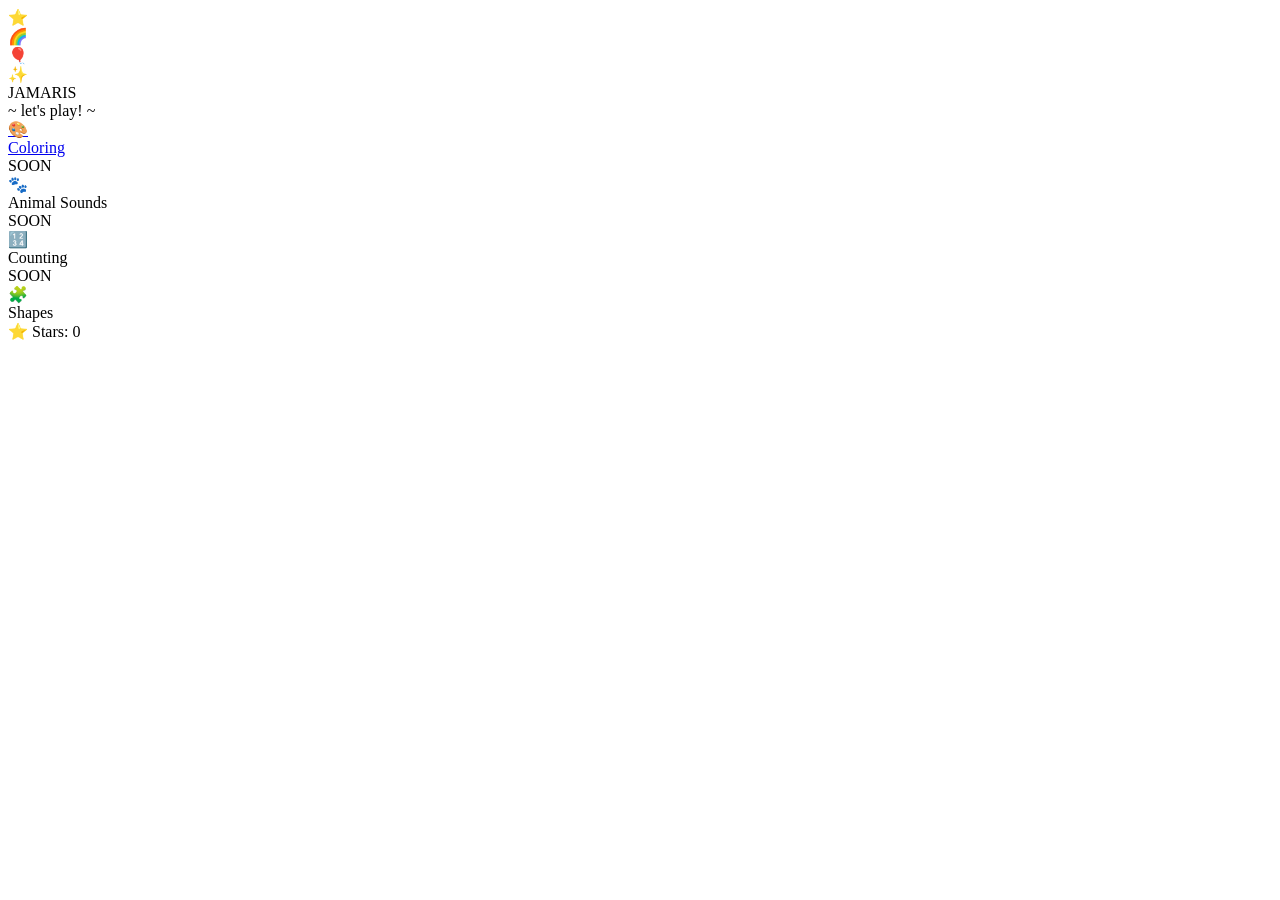
==== index.html @ 1f83925e "Add files via upload" ====
<!DOCTYPE html>
<html lang="en">
<head>
<meta charset="UTF-8" />
<meta name="viewport" content="width=device-width, initial-scale=1.0, maximum-scale=1.0, user-scalable=no, viewport-fit=cover" />
<meta name="apple-mobile-web-app-capable" content="yes" />
<meta name="mobile-web-app-capable" content="yes" />
<meta name="theme-color" content="#FFD93D" />
<title>Jamaris Game</title>
<link rel="preconnect" href="https://fonts.googleapis.com">
<link rel="preconnect" href="https://fonts.gstatic.com" crossorigin>
<link href="https://fonts.googleapis.com/css2?family=Fredoka:wght@500;600;700&family=Bowlby+One&display=swap" rel="stylesheet">
<link rel="stylesheet" href="css/style.css">
</head>
<body class="home-body">
<div class="screen active" id="home">
  <div class="floater" style="top: 18%; left: 8%; animation-delay: 0s;">⭐</div>
  <div class="floater" style="top: 22%; right: 10%; animation-delay: 1.5s;">🌈</div>
  <div class="floater" style="bottom: 30%; left: 5%; animation-delay: 3s;">🎈</div>
  <div class="floater" style="bottom: 35%; right: 6%; animation-delay: 2s;">✨</div>

  <div class="title-wrap">
    <div class="title">
      <span>J</span><span>A</span><span>M</span><span>A</span><span>R</span><span>I</span><span>S</span>
    </div>
    <div class="subtitle">~ let's play! ~</div>
  </div>

  <div class="games-grid">
    <a href="games/coloring.html" class="game-card coloring">
      <div class="emoji">🎨</div>
      <div class="label">Coloring</div>
    </a>
    <div class="game-card locked">
      <div class="lock-badge">SOON</div>
      <div class="emoji">🐾</div>
      <div class="label">Animal Sounds</div>
    </div>
    <div class="game-card locked">
      <div class="lock-badge">SOON</div>
      <div class="emoji">🔢</div>
      <div class="label">Counting</div>
    </div>
    <div class="game-card locked">
      <div class="lock-badge">SOON</div>
      <div class="emoji">🧩</div>
      <div class="label">Shapes</div>
    </div>
  </div>

  <div class="star-display">
    <span class="star">⭐</span>
    <span>Stars: <span id="homeStars">0</span></span>
  </div>
</div>

<script src="js/home.js"></script>
</body>
</html>
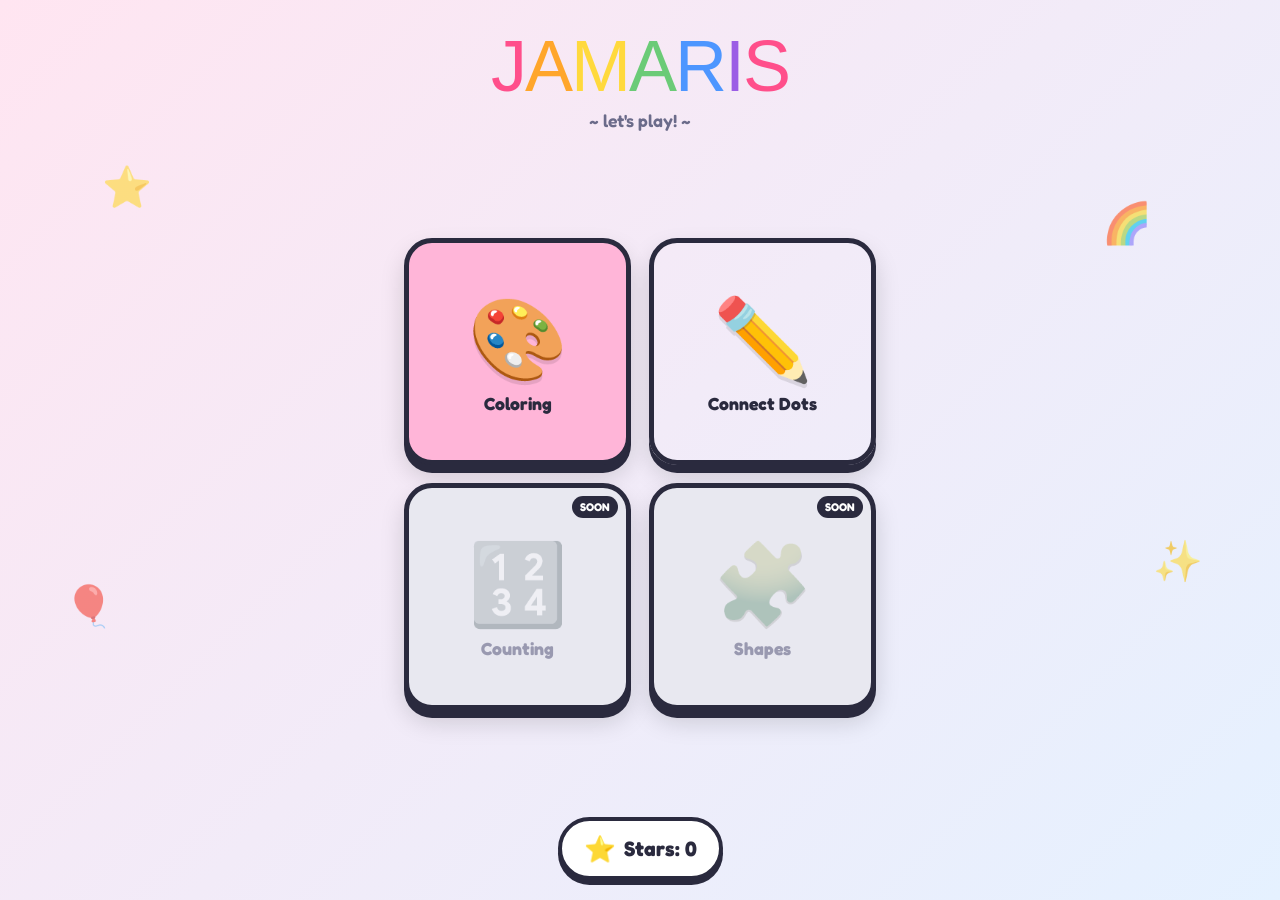
==== commit 66dda308: "Update index.html" ====
--- a/index.html
+++ b/index.html
@@ -31,11 +31,10 @@
       <div class="emoji">🎨</div>
       <div class="label">Coloring</div>
     </a>
-    <div class="game-card locked">
-      <div class="lock-badge">SOON</div>
-      <div class="emoji">🐾</div>
-      <div class="label">Animal Sounds</div>
-    </div>
+    <a href="games/dots.html" class="game-card dots">
+      <div class="emoji">✏️</div>
+      <div class="label">Connect Dots</div>
+    </a>
     <div class="game-card locked">
       <div class="lock-badge">SOON</div>
       <div class="emoji">🔢</div>
--- a/css/style.css
+++ b/css/style.css
@@ -0,0 +1,352 @@
+/* ============================================================
+   JAMARIS GAME — shared styles
+   ============================================================ */
+* { box-sizing: border-box; margin: 0; padding: 0; -webkit-tap-highlight-color: transparent; }
+html, body {
+  width: 100%;
+  height: 100%;
+  overflow: hidden;
+  overscroll-behavior: none;
+  touch-action: manipulation;
+  font-family: 'Fredoka', sans-serif;
+  user-select: none;
+  -webkit-user-select: none;
+}
+body {
+  background: linear-gradient(135deg, #FFE5F1 0%, #E5F1FF 25%, #FFF5D6 50%, #E5FFE9 75%, #FFE5F1 100%);
+  background-size: 400% 400%;
+  animation: rainbowShift 20s ease infinite;
+  color: #2a2a3e;
+  height: 100dvh;
+}
+@keyframes rainbowShift {
+  0%, 100% { background-position: 0% 50%; }
+  50% { background-position: 100% 50%; }
+}
+a { text-decoration: none; color: inherit; }
+
+.screen { position: fixed; inset: 0; display: none; flex-direction: column; }
+.screen.active { display: flex; }
+
+/* ---------- HOME SCREEN ---------- */
+#home {
+  padding: max(20px, env(safe-area-inset-top)) 20px max(20px, env(safe-area-inset-bottom));
+  align-items: center;
+  justify-content: space-between;
+}
+.title-wrap { text-align: center; padding-top: 10px; }
+.title {
+  font-family: 'Bowlby One', sans-serif;
+  font-size: clamp(2.8rem, 12vw, 4.5rem);
+  line-height: 1;
+  letter-spacing: -2px;
+  display: inline-block;
+}
+.title span {
+  display: inline-block;
+  animation: bounce 2s ease-in-out infinite;
+}
+.title span:nth-child(1) { color: #FF4F8B; animation-delay: 0s; }
+.title span:nth-child(2) { color: #FFA62B; animation-delay: 0.1s; }
+.title span:nth-child(3) { color: #FFD93D; animation-delay: 0.2s; }
+.title span:nth-child(4) { color: #6BCB77; animation-delay: 0.3s; }
+.title span:nth-child(5) { color: #4D96FF; animation-delay: 0.4s; }
+.title span:nth-child(6) { color: #9B5DE5; animation-delay: 0.5s; }
+.title span:nth-child(7) { color: #FF4F8B; animation-delay: 0.6s; }
+@keyframes bounce {
+  0%, 100% { transform: translateY(0) rotate(-2deg); }
+  50% { transform: translateY(-12px) rotate(2deg); }
+}
+.subtitle {
+  font-size: 1.1rem;
+  font-weight: 600;
+  color: #6b6b8a;
+  margin-top: 8px;
+}
+
+.games-grid {
+  display: grid;
+  grid-template-columns: repeat(2, 1fr);
+  gap: 18px;
+  width: 100%;
+  max-width: 480px;
+  padding: 10px 4px;
+}
+.game-card {
+  aspect-ratio: 1;
+  border-radius: 28px;
+  border: 5px solid #2a2a3e;
+  display: flex;
+  flex-direction: column;
+  align-items: center;
+  justify-content: center;
+  cursor: pointer;
+  position: relative;
+  box-shadow: 0 8px 0 #2a2a3e, 0 12px 24px rgba(0,0,0,0.15);
+  transition: transform 0.15s, box-shadow 0.15s;
+  overflow: hidden;
+}
+.game-card:active {
+  transform: translateY(4px);
+  box-shadow: 0 4px 0 #2a2a3e, 0 6px 12px rgba(0,0,0,0.15);
+}
+.game-card.coloring { background: #FFB5D8; }
+.game-card.locked   { background: #E8E8F0; cursor: not-allowed; }
+.game-card .emoji {
+  font-size: clamp(3rem, 14vw, 5rem);
+  filter: drop-shadow(0 4px 0 rgba(0,0,0,0.1));
+}
+.game-card .label {
+  font-weight: 700;
+  font-size: 1.1rem;
+  margin-top: 6px;
+  color: #2a2a3e;
+}
+.game-card.locked .label { color: #9999b0; }
+.game-card.locked .emoji { opacity: 0.4; filter: grayscale(0.7); }
+.lock-badge {
+  position: absolute;
+  top: 8px;
+  right: 8px;
+  background: #2a2a3e;
+  color: white;
+  font-size: 0.7rem;
+  padding: 4px 8px;
+  border-radius: 20px;
+  font-weight: 700;
+}
+
+.star-display {
+  display: flex;
+  align-items: center;
+  gap: 8px;
+  background: white;
+  padding: 12px 22px;
+  border-radius: 999px;
+  border: 4px solid #2a2a3e;
+  box-shadow: 0 5px 0 #2a2a3e;
+  font-weight: 700;
+  font-size: 1.3rem;
+}
+.star-display .star { font-size: 1.6rem; animation: spin 4s linear infinite; }
+@keyframes spin { 100% { transform: rotate(360deg); } }
+
+/* Decorative floating shapes */
+.floater {
+  position: absolute;
+  font-size: 2.5rem;
+  opacity: 0.6;
+  animation: float 6s ease-in-out infinite;
+  pointer-events: none;
+}
+@keyframes float {
+  0%, 100% { transform: translateY(0) rotate(0deg); }
+  50% { transform: translateY(-20px) rotate(15deg); }
+}
+
+/* ---------- COLORING SCREEN ---------- */
+#coloring {
+  padding: max(8px, env(safe-area-inset-top)) 8px max(8px, env(safe-area-inset-bottom));
+}
+.top-bar {
+  display: flex;
+  justify-content: space-between;
+  align-items: center;
+  padding: 6px 4px;
+  gap: 8px;
+}
+.icon-btn {
+  width: 52px;
+  height: 52px;
+  border-radius: 50%;
+  border: 4px solid #2a2a3e;
+  background: white;
+  font-size: 1.6rem;
+  display: flex;
+  align-items: center;
+  justify-content: center;
+  cursor: pointer;
+  box-shadow: 0 4px 0 #2a2a3e;
+  transition: transform 0.1s, box-shadow 0.1s;
+  flex-shrink: 0;
+}
+.icon-btn:active {
+  transform: translateY(3px);
+  box-shadow: 0 1px 0 #2a2a3e;
+}
+.mini-stars {
+  background: white;
+  border: 4px solid #2a2a3e;
+  border-radius: 999px;
+  padding: 6px 16px;
+  font-weight: 700;
+  font-size: 1.1rem;
+  display: flex;
+  align-items: center;
+  gap: 6px;
+  box-shadow: 0 4px 0 #2a2a3e;
+}
+
+.canvas-wrap {
+  flex: 1;
+  margin: 8px 0;
+  background: white;
+  border-radius: 28px;
+  border: 5px solid #2a2a3e;
+  box-shadow: 0 6px 0 #2a2a3e;
+  position: relative;
+  overflow: hidden;
+  touch-action: none;
+}
+#drawCanvas {
+  position: absolute;
+  inset: 0;
+  width: 100%;
+  height: 100%;
+  touch-action: none;
+}
+#outlineSvg {
+  position: absolute;
+  inset: 0;
+  width: 100%;
+  height: 100%;
+  pointer-events: none;
+}
+#outlineSvg path, #outlineSvg circle, #outlineSvg ellipse {
+  fill: none;
+  stroke: #2a2a3e;
+  stroke-width: 6;
+  stroke-linejoin: round;
+  stroke-linecap: round;
+}
+
+.palette {
+  display: flex;
+  gap: 10px;
+  overflow-x: auto;
+  overflow-y: hidden;
+  padding: 10px 6px;
+  scroll-snap-type: x mandatory;
+  -webkit-overflow-scrolling: touch;
+  scrollbar-width: none;
+}
+.palette::-webkit-scrollbar { display: none; }
+.crayon {
+  flex-shrink: 0;
+  width: 58px;
+  height: 58px;
+  border-radius: 50%;
+  border: 4px solid #2a2a3e;
+  cursor: pointer;
+  box-shadow: 0 4px 0 #2a2a3e;
+  transition: transform 0.15s;
+  scroll-snap-align: center;
+  position: relative;
+}
+.crayon:active { transform: scale(0.9); }
+.crayon.active {
+  transform: scale(1.15) translateY(-4px);
+  box-shadow: 0 8px 0 #2a2a3e, 0 0 0 4px white, 0 0 0 8px #FFD93D;
+}
+
+.brush-row {
+  display: flex;
+  align-items: center;
+  justify-content: center;
+  gap: 12px;
+  padding: 4px 6px 8px;
+  flex-wrap: wrap;
+}
+.brush-btn {
+  border: 4px solid #2a2a3e;
+  background: white;
+  border-radius: 999px;
+  padding: 6px 14px;
+  font-family: 'Fredoka', sans-serif;
+  font-weight: 700;
+  font-size: 0.95rem;
+  box-shadow: 0 3px 0 #2a2a3e;
+  cursor: pointer;
+  display: flex;
+  align-items: center;
+  gap: 8px;
+}
+.brush-btn:active { transform: translateY(2px); box-shadow: 0 1px 0 #2a2a3e; }
+.brush-btn.active { background: #FFD93D; }
+.brush-dot { background: currentColor; border-radius: 50%; display: inline-block; }
+
+/* ---------- CELEBRATION ---------- */
+.celebrate {
+  position: fixed;
+  inset: 0;
+  pointer-events: none;
+  display: none;
+  align-items: center;
+  justify-content: center;
+  z-index: 100;
+}
+.celebrate.active { display: flex; }
+.celebrate .msg {
+  font-family: 'Bowlby One', sans-serif;
+  font-size: clamp(3rem, 15vw, 6rem);
+  color: white;
+  -webkit-text-stroke: 4px #2a2a3e;
+  paint-order: stroke fill;
+  animation: pop 1s ease-out;
+  text-align: center;
+}
+@keyframes pop {
+  0% { transform: scale(0) rotate(-20deg); opacity: 0; }
+  50% { transform: scale(1.2) rotate(5deg); opacity: 1; }
+  100% { transform: scale(1) rotate(0deg); opacity: 1; }
+}
+.confetti {
+  position: absolute;
+  width: 14px;
+  height: 14px;
+  border-radius: 3px;
+  animation: fall 2s ease-in forwards;
+}
+@keyframes fall {
+  0% { transform: translateY(-100px) rotate(0deg); opacity: 1; }
+  100% { transform: translateY(100vh) rotate(720deg); opacity: 0; }
+}
+
+/* ---------- MODAL ---------- */
+.modal-bg {
+  position: fixed;
+  inset: 0;
+  background: rgba(0,0,0,0.5);
+  display: none;
+  align-items: center;
+  justify-content: center;
+  z-index: 200;
+  padding: 20px;
+}
+.modal-bg.active { display: flex; }
+.modal {
+  background: white;
+  border: 5px solid #2a2a3e;
+  border-radius: 28px;
+  padding: 28px 24px;
+  text-align: center;
+  box-shadow: 0 8px 0 #2a2a3e;
+  max-width: 320px;
+  width: 100%;
+}
+.modal h2 { font-family: 'Bowlby One', sans-serif; font-size: 1.6rem; margin-bottom: 16px; color: #2a2a3e; }
+.modal-buttons { display: flex; gap: 12px; justify-content: center; margin-top: 20px; }
+.modal-btn {
+  border: 4px solid #2a2a3e;
+  border-radius: 18px;
+  padding: 12px 20px;
+  font-family: 'Fredoka', sans-serif;
+  font-weight: 700;
+  font-size: 1rem;
+  box-shadow: 0 4px 0 #2a2a3e;
+  cursor: pointer;
+  min-width: 100px;
+}
+.modal-btn.yes { background: #FF4F8B; color: white; }
+.modal-btn.no { background: white; }
+.modal-btn:active { transform: translateY(3px); box-shadow: 0 1px 0 #2a2a3e; }
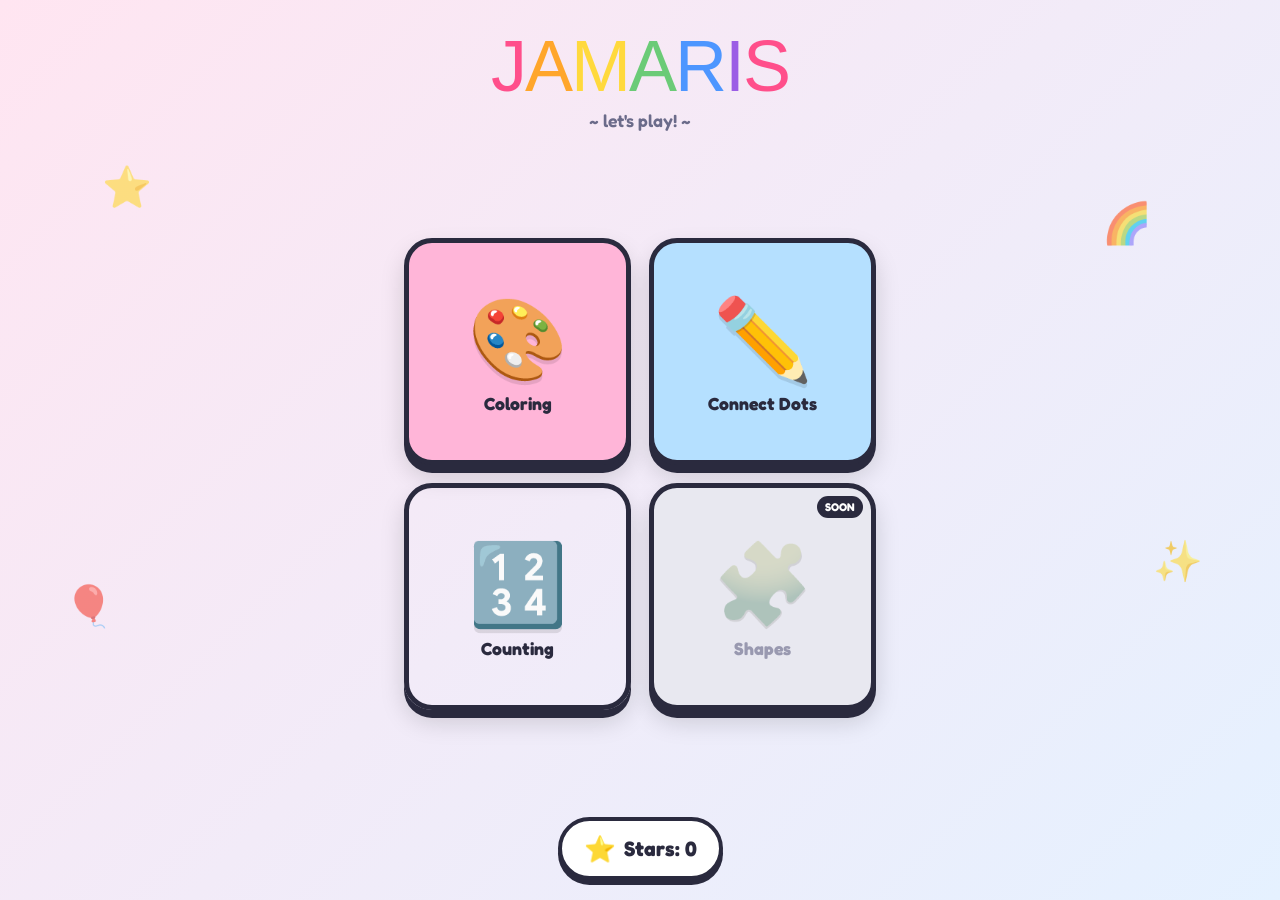
==== commit 0c75aa4a: "Update index.html" ====
--- a/index.html
+++ b/index.html
@@ -35,11 +35,10 @@
       <div class="emoji">✏️</div>
       <div class="label">Connect Dots</div>
     </a>
-    <div class="game-card locked">
-      <div class="lock-badge">SOON</div>
+    <a href="games/counting.html" class="game-card counting">
       <div class="emoji">🔢</div>
       <div class="label">Counting</div>
-    </div>
+    </a>
     <div class="game-card locked">
       <div class="lock-badge">SOON</div>
       <div class="emoji">🧩</div>
--- a/css/style.css
+++ b/css/style.css
@@ -1,5 +1,5 @@
 /* ============================================================
-   JAMARIS GAME — shared styles
+   JAMARIS GAME — shared styles v3 (emoji-based outlines)
    ============================================================ */
 * { box-sizing: border-box; margin: 0; padding: 0; -webkit-tap-highlight-color: transparent; }
 html, body {
@@ -42,10 +42,7 @@
   letter-spacing: -2px;
   display: inline-block;
 }
-.title span {
-  display: inline-block;
-  animation: bounce 2s ease-in-out infinite;
-}
+.title span { display: inline-block; animation: bounce 2s ease-in-out infinite; }
 .title span:nth-child(1) { color: #FF4F8B; animation-delay: 0s; }
 .title span:nth-child(2) { color: #FFA62B; animation-delay: 0.1s; }
 .title span:nth-child(3) { color: #FFD93D; animation-delay: 0.2s; }
@@ -58,30 +55,17 @@
   50% { transform: translateY(-12px) rotate(2deg); }
 }
 .subtitle {
-  font-size: 1.1rem;
-  font-weight: 600;
-  color: #6b6b8a;
-  margin-top: 8px;
+  font-size: 1.1rem; font-weight: 600; color: #6b6b8a; margin-top: 8px;
 }
 
 .games-grid {
-  display: grid;
-  grid-template-columns: repeat(2, 1fr);
-  gap: 18px;
-  width: 100%;
-  max-width: 480px;
-  padding: 10px 4px;
+  display: grid; grid-template-columns: repeat(2, 1fr); gap: 18px;
+  width: 100%; max-width: 480px; padding: 10px 4px;
 }
 .game-card {
-  aspect-ratio: 1;
-  border-radius: 28px;
-  border: 5px solid #2a2a3e;
-  display: flex;
-  flex-direction: column;
-  align-items: center;
-  justify-content: center;
-  cursor: pointer;
-  position: relative;
+  aspect-ratio: 1; border-radius: 28px; border: 5px solid #2a2a3e;
+  display: flex; flex-direction: column; align-items: center; justify-content: center;
+  cursor: pointer; position: relative;
   box-shadow: 0 8px 0 #2a2a3e, 0 12px 24px rgba(0,0,0,0.15);
   transition: transform 0.15s, box-shadow 0.15s;
   overflow: hidden;
@@ -91,103 +75,228 @@
   box-shadow: 0 4px 0 #2a2a3e, 0 6px 12px rgba(0,0,0,0.15);
 }
 .game-card.coloring { background: #FFB5D8; }
+.game-card.dots     { background: #B5E0FF; }
 .game-card.locked   { background: #E8E8F0; cursor: not-allowed; }
 .game-card .emoji {
   font-size: clamp(3rem, 14vw, 5rem);
   filter: drop-shadow(0 4px 0 rgba(0,0,0,0.1));
 }
 .game-card .label {
-  font-weight: 700;
-  font-size: 1.1rem;
-  margin-top: 6px;
-  color: #2a2a3e;
+  font-weight: 700; font-size: 1.1rem; margin-top: 6px; color: #2a2a3e;
 }
 .game-card.locked .label { color: #9999b0; }
 .game-card.locked .emoji { opacity: 0.4; filter: grayscale(0.7); }
 .lock-badge {
-  position: absolute;
-  top: 8px;
-  right: 8px;
-  background: #2a2a3e;
-  color: white;
-  font-size: 0.7rem;
-  padding: 4px 8px;
-  border-radius: 20px;
-  font-weight: 700;
+  position: absolute; top: 8px; right: 8px;
+  background: #2a2a3e; color: white; font-size: 0.7rem;
+  padding: 4px 8px; border-radius: 20px; font-weight: 700;
 }
 
 .star-display {
-  display: flex;
-  align-items: center;
-  gap: 8px;
-  background: white;
-  padding: 12px 22px;
-  border-radius: 999px;
-  border: 4px solid #2a2a3e;
-  box-shadow: 0 5px 0 #2a2a3e;
-  font-weight: 700;
-  font-size: 1.3rem;
+  display: flex; align-items: center; gap: 8px;
+  background: white; padding: 12px 22px; border-radius: 999px;
+  border: 4px solid #2a2a3e; box-shadow: 0 5px 0 #2a2a3e;
+  font-weight: 700; font-size: 1.3rem;
 }
 .star-display .star { font-size: 1.6rem; animation: spin 4s linear infinite; }
 @keyframes spin { 100% { transform: rotate(360deg); } }
 
-/* Decorative floating shapes */
 .floater {
-  position: absolute;
-  font-size: 2.5rem;
-  opacity: 0.6;
-  animation: float 6s ease-in-out infinite;
-  pointer-events: none;
+  position: absolute; font-size: 2.5rem; opacity: 0.6;
+  animation: float 6s ease-in-out infinite; pointer-events: none;
 }
 @keyframes float {
   0%, 100% { transform: translateY(0) rotate(0deg); }
   50% { transform: translateY(-20px) rotate(15deg); }
 }
 
-/* ---------- COLORING SCREEN ---------- */
-#coloring {
+/* ---------- TOP BAR ---------- */
+#coloring, #game, #picker {
   padding: max(8px, env(safe-area-inset-top)) 8px max(8px, env(safe-area-inset-bottom));
 }
 .top-bar {
+  display: flex; justify-content: space-between; align-items: center;
+  padding: 6px 4px; gap: 8px;
+}
+.icon-btn {
+  width: 52px; height: 52px; border-radius: 50%;
+  border: 4px solid #2a2a3e; background: white;
+  font-size: 1.6rem;
+  display: flex; align-items: center; justify-content: center;
+  cursor: pointer; box-shadow: 0 4px 0 #2a2a3e;
+  transition: transform 0.1s, box-shadow 0.1s; flex-shrink: 0;
+  text-decoration: none;
+}
+.icon-btn:active { transform: translateY(3px); box-shadow: 0 1px 0 #2a2a3e; }
+.mini-stars {
+  background: white; border: 4px solid #2a2a3e; border-radius: 999px;
+  padding: 6px 16px; font-weight: 700; font-size: 1.1rem;
+  display: flex; align-items: center; gap: 6px;
+  box-shadow: 0 4px 0 #2a2a3e;
+}
+
+/* ---------- COLORING CANVAS ---------- */
+.canvas-wrap {
+  flex: 1; margin: 8px 0;
+  background: white;
+  border-radius: 28px; border: 5px solid #2a2a3e;
+  box-shadow: 0 6px 0 #2a2a3e;
+  position: relative;
+  overflow: hidden;
+  touch-action: none;
+}
+/* Ghost canvas: the faded emoji "outline" the kid colors over */
+#ghostCanvas {
+  position: absolute; inset: 0;
+  width: 100%; height: 100%;
+  pointer-events: none;
+  z-index: 1;
+}
+/* Drawing canvas: where finger strokes go, on TOP of the ghost */
+#drawCanvas {
+  position: absolute; inset: 0;
+  width: 100%; height: 100%;
+  touch-action: none;
+  z-index: 2;
+  /* Multiply blending makes colors look natural overlaid on the emoji,
+     so the emoji still shines through as "outline" */
+  mix-blend-mode: multiply;
+}
+
+.palette {
+  display: flex; gap: 10px; overflow-x: auto; overflow-y: hidden;
+  padding: 10px 6px;
+  scroll-snap-type: x mandatory;
+  -webkit-overflow-scrolling: touch; scrollbar-width: none;
+}
+.palette::-webkit-scrollbar { display: none; }
+.crayon {
+  flex-shrink: 0; width: 58px; height: 58px; border-radius: 50%;
+  border: 4px solid #2a2a3e; cursor: pointer;
+  box-shadow: 0 4px 0 #2a2a3e; transition: transform 0.15s;
+  scroll-snap-align: center; position: relative;
+}
+.crayon:active { transform: scale(0.9); }
+.crayon.active {
+  transform: scale(1.15) translateY(-4px);
+  box-shadow: 0 8px 0 #2a2a3e, 0 0 0 4px white, 0 0 0 8px #FFD93D;
+}
+
+.brush-row {
+  display: flex; align-items: center; justify-content: center;
+  gap: 12px; padding: 4px 6px 8px; flex-wrap: wrap;
+}
+.brush-btn {
+  border: 4px solid #2a2a3e; background: white; border-radius: 999px;
+  padding: 6px 14px; font-family: 'Fredoka', sans-serif;
+  font-weight: 700; font-size: 0.95rem;
+  box-shadow: 0 3px 0 #2a2a3e; cursor: pointer;
+  display: flex; align-items: center; gap: 8px;
+}
+.brush-btn:active { transform: translateY(2px); box-shadow: 0 1px 0 #2a2a3e; }
+.brush-btn.active { background: #FFD93D; }
+.brush-dot { background: currentColor; border-radius: 50%; display: inline-block; }
+
+/* ---------- PICKER SCREEN ---------- */
+.picker-title { text-align: center; padding: 10px 0; }
+.picker-title h1 {
+  font-family: 'Bowlby One', sans-serif;
+  font-size: clamp(1.8rem, 7vw, 2.6rem);
+  color: #2a2a3e;
+  letter-spacing: -1px;
+}
+.picker-title p {
+  font-weight: 600; color: #6b6b8a;
+  font-size: 1rem; margin-top: 4px;
+  animation: leftright 2s ease-in-out infinite;
+}
+@keyframes leftright {
+  0%, 100% { transform: translateX(-5px); }
+  50% { transform: translateX(5px); }
+}
+
+.animal-carousel {
+  flex: 1;
   display: flex;
-  justify-content: space-between;
-  align-items: center;
-  padding: 6px 4px;
-  gap: 8px;
-}
-.icon-btn {
-  width: 52px;
-  height: 52px;
-  border-radius: 50%;
-  border: 4px solid #2a2a3e;
-  background: white;
-  font-size: 1.6rem;
+  gap: 18px;
+  overflow-x: auto;
+  overflow-y: hidden;
+  padding: 20px 20px;
+  scroll-snap-type: x mandatory;
+  -webkit-overflow-scrolling: touch;
+  scrollbar-width: none;
+  align-items: center;
+}
+.animal-carousel::-webkit-scrollbar { display: none; }
+
+.animal-card {
+  flex-shrink: 0;
+  width: 75vw;
+  max-width: 320px;
+  height: 75vh;
+  max-height: 480px;
+  border-radius: 32px;
+  border: 5px solid #2a2a3e;
+  box-shadow: 0 8px 0 #2a2a3e, 0 12px 30px rgba(0,0,0,0.15);
+  scroll-snap-align: center;
   display: flex;
+  flex-direction: column;
   align-items: center;
   justify-content: center;
+  padding: 20px;
   cursor: pointer;
-  box-shadow: 0 4px 0 #2a2a3e;
-  transition: transform 0.1s, box-shadow 0.1s;
-  flex-shrink: 0;
-}
-.icon-btn:active {
-  transform: translateY(3px);
-  box-shadow: 0 1px 0 #2a2a3e;
-}
-.mini-stars {
+  transition: transform 0.15s, box-shadow 0.15s;
+}
+.animal-card:active {
+  transform: translateY(4px);
+  box-shadow: 0 4px 0 #2a2a3e, 0 6px 16px rgba(0,0,0,0.15);
+}
+.animal-card-emoji {
+  flex: 1;
+  display: flex;
+  align-items: center;
+  justify-content: center;
+  font-size: clamp(8rem, 28vw, 14rem);
+  filter: drop-shadow(0 6px 0 rgba(0,0,0,0.12));
+  animation: gentleBob 3s ease-in-out infinite;
+}
+@keyframes gentleBob {
+  0%, 100% { transform: translateY(0) rotate(-3deg); }
+  50% { transform: translateY(-10px) rotate(3deg); }
+}
+.animal-card-name {
   background: white;
   border: 4px solid #2a2a3e;
   border-radius: 999px;
-  padding: 6px 16px;
+  padding: 10px 24px;
   font-weight: 700;
-  font-size: 1.1rem;
-  display: flex;
-  align-items: center;
-  gap: 6px;
+  font-size: 1.3rem;
+  margin-top: 16px;
   box-shadow: 0 4px 0 #2a2a3e;
 }
 
-.canvas-wrap {
+/* ---------- DOTS GAME ---------- */
+.dots-hint {
+  text-align: center;
+  background: white;
+  border: 4px solid #2a2a3e;
+  border-radius: 999px;
+  padding: 10px 22px;
+  font-weight: 700;
+  font-size: 1.2rem;
+  margin: 6px auto;
+  box-shadow: 0 4px 0 #2a2a3e;
+  display: inline-block;
+  align-self: center;
+}
+.dots-hint span { color: #FF4F8B; font-size: 1.4rem; }
+.dots-hint.done {
+  background: #FFD93D;
+  font-family: 'Bowlby One', sans-serif;
+  font-size: 1.4rem;
+  color: #2a2a3e;
+}
+.dots-wrap {
   flex: 1;
   margin: 8px 0;
   background: white;
@@ -196,94 +305,36 @@
   box-shadow: 0 6px 0 #2a2a3e;
   position: relative;
   overflow: hidden;
-  touch-action: none;
-}
-#drawCanvas {
-  position: absolute;
-  inset: 0;
-  width: 100%;
-  height: 100%;
-  touch-action: none;
-}
-#outlineSvg {
-  position: absolute;
-  inset: 0;
-  width: 100%;
-  height: 100%;
-  pointer-events: none;
-}
-#outlineSvg path, #outlineSvg circle, #outlineSvg ellipse {
-  fill: none;
-  stroke: #2a2a3e;
-  stroke-width: 6;
-  stroke-linejoin: round;
-  stroke-linecap: round;
-}
-
-.palette {
   display: flex;
-  gap: 10px;
-  overflow-x: auto;
-  overflow-y: hidden;
-  padding: 10px 6px;
-  scroll-snap-type: x mandatory;
-  -webkit-overflow-scrolling: touch;
-  scrollbar-width: none;
-}
-.palette::-webkit-scrollbar { display: none; }
-.crayon {
-  flex-shrink: 0;
-  width: 58px;
-  height: 58px;
-  border-radius: 50%;
-  border: 4px solid #2a2a3e;
-  cursor: pointer;
-  box-shadow: 0 4px 0 #2a2a3e;
-  transition: transform 0.15s;
-  scroll-snap-align: center;
-  position: relative;
-}
-.crayon:active { transform: scale(0.9); }
-.crayon.active {
-  transform: scale(1.15) translateY(-4px);
-  box-shadow: 0 8px 0 #2a2a3e, 0 0 0 4px white, 0 0 0 8px #FFD93D;
-}
-
-.brush-row {
-  display: flex;
   align-items: center;
   justify-content: center;
-  gap: 12px;
-  padding: 4px 6px 8px;
-  flex-wrap: wrap;
-}
-.brush-btn {
-  border: 4px solid #2a2a3e;
-  background: white;
-  border-radius: 999px;
-  padding: 6px 14px;
-  font-family: 'Fredoka', sans-serif;
-  font-weight: 700;
-  font-size: 0.95rem;
-  box-shadow: 0 3px 0 #2a2a3e;
-  cursor: pointer;
-  display: flex;
-  align-items: center;
-  gap: 8px;
-}
-.brush-btn:active { transform: translateY(2px); box-shadow: 0 1px 0 #2a2a3e; }
-.brush-btn.active { background: #FFD93D; }
-.brush-dot { background: currentColor; border-radius: 50%; display: inline-block; }
+  padding: 12px;
+}
+#dotsSvg { width: 100%; height: 100%; touch-action: none; }
+.pulsing-dot circle:first-child {
+  animation: pulse 1.2s ease-in-out infinite;
+  transform-origin: center;
+  transform-box: fill-box;
+}
+@keyframes pulse {
+  0%, 100% { transform: scale(1); opacity: 0.3; }
+  50% { transform: scale(1.4); opacity: 0.6; }
+}
+.shake {
+  animation: shake 0.4s ease-in-out;
+  transform-origin: center;
+  transform-box: fill-box;
+}
+@keyframes shake {
+  0%, 100% { transform: translateX(0); }
+  25% { transform: translateX(-6px); }
+  75% { transform: translateX(6px); }
+}
 
 /* ---------- CELEBRATION ---------- */
 .celebrate {
-  position: fixed;
-  inset: 0;
-  pointer-events: none;
-  display: none;
-  align-items: center;
-  justify-content: center;
-  z-index: 100;
+  position: fixed; inset: 0; pointer-events: none; display: none;
+  align-items: center; justify-content: center; z-index: 100;
 }
 .celebrate.active { display: flex; }
 .celebrate .msg {
@@ -301,10 +352,7 @@
   100% { transform: scale(1) rotate(0deg); opacity: 1; }
 }
 .confetti {
-  position: absolute;
-  width: 14px;
-  height: 14px;
-  border-radius: 3px;
+  position: absolute; width: 14px; height: 14px; border-radius: 3px;
   animation: fall 2s ease-in forwards;
 }
 @keyframes fall {
@@ -314,38 +362,26 @@
 
 /* ---------- MODAL ---------- */
 .modal-bg {
-  position: fixed;
-  inset: 0;
-  background: rgba(0,0,0,0.5);
-  display: none;
-  align-items: center;
-  justify-content: center;
-  z-index: 200;
-  padding: 20px;
+  position: fixed; inset: 0; background: rgba(0,0,0,0.5);
+  display: none; align-items: center; justify-content: center;
+  z-index: 200; padding: 20px;
 }
 .modal-bg.active { display: flex; }
 .modal {
-  background: white;
-  border: 5px solid #2a2a3e;
-  border-radius: 28px;
-  padding: 28px 24px;
-  text-align: center;
-  box-shadow: 0 8px 0 #2a2a3e;
-  max-width: 320px;
-  width: 100%;
-}
-.modal h2 { font-family: 'Bowlby One', sans-serif; font-size: 1.6rem; margin-bottom: 16px; color: #2a2a3e; }
+  background: white; border: 5px solid #2a2a3e; border-radius: 28px;
+  padding: 28px 24px; text-align: center;
+  box-shadow: 0 8px 0 #2a2a3e; max-width: 320px; width: 100%;
+}
+.modal h2 {
+  font-family: 'Bowlby One', sans-serif; font-size: 1.6rem;
+  margin-bottom: 16px; color: #2a2a3e;
+}
 .modal-buttons { display: flex; gap: 12px; justify-content: center; margin-top: 20px; }
 .modal-btn {
-  border: 4px solid #2a2a3e;
-  border-radius: 18px;
-  padding: 12px 20px;
-  font-family: 'Fredoka', sans-serif;
-  font-weight: 700;
-  font-size: 1rem;
-  box-shadow: 0 4px 0 #2a2a3e;
-  cursor: pointer;
-  min-width: 100px;
+  border: 4px solid #2a2a3e; border-radius: 18px;
+  padding: 12px 20px; font-family: 'Fredoka', sans-serif;
+  font-weight: 700; font-size: 1rem;
+  box-shadow: 0 4px 0 #2a2a3e; cursor: pointer; min-width: 100px;
 }
 .modal-btn.yes { background: #FF4F8B; color: white; }
 .modal-btn.no { background: white; }
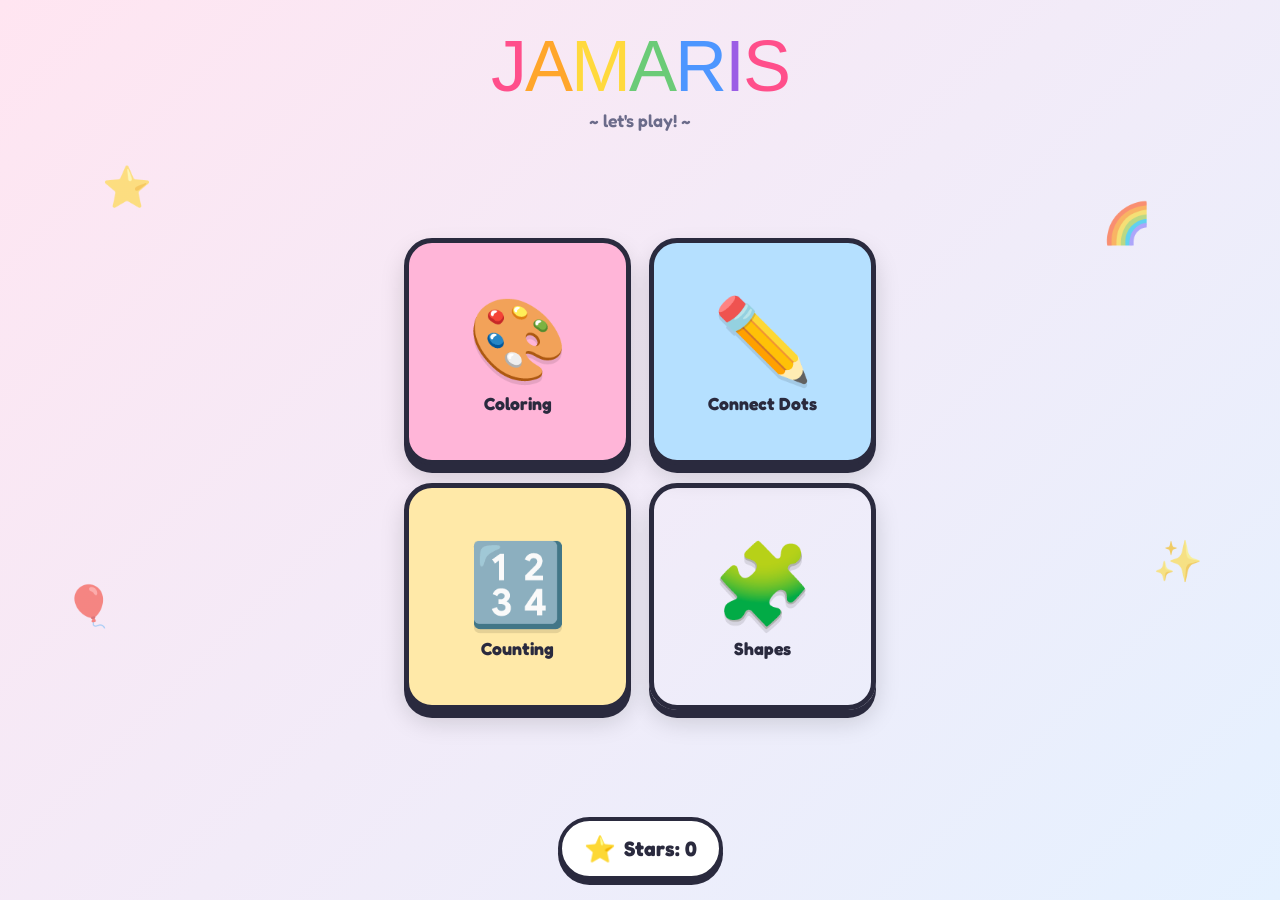
==== commit 95df3983: "Update index.html" ====
--- a/index.html
+++ b/index.html
@@ -39,11 +39,10 @@
       <div class="emoji">🔢</div>
       <div class="label">Counting</div>
     </a>
-    <div class="game-card locked">
-      <div class="lock-badge">SOON</div>
+    <a href="games/shapes.html" class="game-card shapes">
       <div class="emoji">🧩</div>
       <div class="label">Shapes</div>
-    </div>
+    </a>
   </div>
 
   <div class="star-display">
--- a/css/style.css
+++ b/css/style.css
@@ -1,7 +1,11 @@
 /* ============================================================
-   JAMARIS GAME — shared styles v3 (emoji-based outlines)
+   JAMARIS GAME — Complete stylesheet
+   Replace your entire css/style.css with this file
    ============================================================ */
 * { box-sizing: border-box; margin: 0; padding: 0; -webkit-tap-highlight-color: transparent; }
+:root {
+  --accent: #FF7AD9;
+}
 html, body {
   width: 100%;
   height: 100%;
@@ -25,7 +29,12 @@
 }
 a { text-decoration: none; color: inherit; }
 
-.screen { position: fixed; inset: 0; display: none; flex-direction: column; }
+.screen {
+  position: fixed;
+  inset: 0;
+  display: none;
+  flex-direction: column;
+}
 .screen.active { display: flex; }
 
 /* ---------- HOME SCREEN ---------- */
@@ -54,18 +63,26 @@
   0%, 100% { transform: translateY(0) rotate(-2deg); }
   50% { transform: translateY(-12px) rotate(2deg); }
 }
-.subtitle {
-  font-size: 1.1rem; font-weight: 600; color: #6b6b8a; margin-top: 8px;
-}
+.subtitle { font-size: 1.1rem; font-weight: 600; color: #6b6b8a; margin-top: 8px; }
 
 .games-grid {
-  display: grid; grid-template-columns: repeat(2, 1fr); gap: 18px;
-  width: 100%; max-width: 480px; padding: 10px 4px;
+  display: grid;
+  grid-template-columns: repeat(2, 1fr);
+  gap: 18px;
+  width: 100%;
+  max-width: 480px;
+  padding: 10px 4px;
 }
 .game-card {
-  aspect-ratio: 1; border-radius: 28px; border: 5px solid #2a2a3e;
-  display: flex; flex-direction: column; align-items: center; justify-content: center;
-  cursor: pointer; position: relative;
+  aspect-ratio: 1;
+  border-radius: 28px;
+  border: 5px solid #2a2a3e;
+  display: flex;
+  flex-direction: column;
+  align-items: center;
+  justify-content: center;
+  cursor: pointer;
+  position: relative;
   box-shadow: 0 8px 0 #2a2a3e, 0 12px 24px rgba(0,0,0,0.15);
   transition: transform 0.15s, box-shadow 0.15s;
   overflow: hidden;
@@ -76,105 +93,153 @@
 }
 .game-card.coloring { background: #FFB5D8; }
 .game-card.dots     { background: #B5E0FF; }
+.game-card.counting { background: #FFE9A8; }
 .game-card.locked   { background: #E8E8F0; cursor: not-allowed; }
 .game-card .emoji {
   font-size: clamp(3rem, 14vw, 5rem);
   filter: drop-shadow(0 4px 0 rgba(0,0,0,0.1));
 }
 .game-card .label {
-  font-weight: 700; font-size: 1.1rem; margin-top: 6px; color: #2a2a3e;
+  font-weight: 700;
+  font-size: 1.1rem;
+  margin-top: 6px;
+  color: #2a2a3e;
 }
 .game-card.locked .label { color: #9999b0; }
 .game-card.locked .emoji { opacity: 0.4; filter: grayscale(0.7); }
 .lock-badge {
-  position: absolute; top: 8px; right: 8px;
-  background: #2a2a3e; color: white; font-size: 0.7rem;
-  padding: 4px 8px; border-radius: 20px; font-weight: 700;
+  position: absolute;
+  top: 8px;
+  right: 8px;
+  background: #2a2a3e;
+  color: white;
+  font-size: 0.7rem;
+  padding: 4px 8px;
+  border-radius: 20px;
+  font-weight: 700;
 }
 
 .star-display {
-  display: flex; align-items: center; gap: 8px;
-  background: white; padding: 12px 22px; border-radius: 999px;
-  border: 4px solid #2a2a3e; box-shadow: 0 5px 0 #2a2a3e;
-  font-weight: 700; font-size: 1.3rem;
+  display: flex;
+  align-items: center;
+  gap: 8px;
+  background: white;
+  padding: 12px 22px;
+  border-radius: 999px;
+  border: 4px solid #2a2a3e;
+  box-shadow: 0 5px 0 #2a2a3e;
+  font-weight: 700;
+  font-size: 1.3rem;
 }
 .star-display .star { font-size: 1.6rem; animation: spin 4s linear infinite; }
 @keyframes spin { 100% { transform: rotate(360deg); } }
 
 .floater {
-  position: absolute; font-size: 2.5rem; opacity: 0.6;
-  animation: float 6s ease-in-out infinite; pointer-events: none;
+  position: absolute;
+  font-size: 2.5rem;
+  opacity: 0.6;
+  animation: float 6s ease-in-out infinite;
+  pointer-events: none;
 }
 @keyframes float {
   0%, 100% { transform: translateY(0) rotate(0deg); }
   50% { transform: translateY(-20px) rotate(15deg); }
 }
 
-/* ---------- TOP BAR ---------- */
+/* ---------- GAME / PICKER SCREENS ---------- */
 #coloring, #game, #picker {
   padding: max(8px, env(safe-area-inset-top)) 8px max(8px, env(safe-area-inset-bottom));
 }
 .top-bar {
-  display: flex; justify-content: space-between; align-items: center;
-  padding: 6px 4px; gap: 8px;
+  display: flex;
+  justify-content: space-between;
+  align-items: center;
+  padding: 6px 4px;
+  gap: 8px;
+  flex-shrink: 0;
 }
 .icon-btn {
-  width: 52px; height: 52px; border-radius: 50%;
-  border: 4px solid #2a2a3e; background: white;
+  width: 52px;
+  height: 52px;
+  border-radius: 50%;
+  border: 4px solid #2a2a3e;
+  background: white;
   font-size: 1.6rem;
-  display: flex; align-items: center; justify-content: center;
-  cursor: pointer; box-shadow: 0 4px 0 #2a2a3e;
-  transition: transform 0.1s, box-shadow 0.1s; flex-shrink: 0;
+  display: flex;
+  align-items: center;
+  justify-content: center;
+  cursor: pointer;
+  box-shadow: 0 4px 0 #2a2a3e;
+  transition: transform 0.1s, box-shadow 0.1s;
+  flex-shrink: 0;
   text-decoration: none;
 }
 .icon-btn:active { transform: translateY(3px); box-shadow: 0 1px 0 #2a2a3e; }
 .mini-stars {
-  background: white; border: 4px solid #2a2a3e; border-radius: 999px;
-  padding: 6px 16px; font-weight: 700; font-size: 1.1rem;
-  display: flex; align-items: center; gap: 6px;
+  background: white;
+  border: 4px solid #2a2a3e;
+  border-radius: 999px;
+  padding: 6px 16px;
+  font-weight: 700;
+  font-size: 1.1rem;
+  display: flex;
+  align-items: center;
+  gap: 6px;
   box-shadow: 0 4px 0 #2a2a3e;
 }
 
 /* ---------- COLORING CANVAS ---------- */
 .canvas-wrap {
-  flex: 1; margin: 8px 0;
-  background: white;
-  border-radius: 28px; border: 5px solid #2a2a3e;
+  flex: 1;
+  margin: 8px 0;
+  background: white;
+  border-radius: 28px;
+  border: 5px solid #2a2a3e;
   box-shadow: 0 6px 0 #2a2a3e;
   position: relative;
   overflow: hidden;
   touch-action: none;
 }
-/* Ghost canvas: the faded emoji "outline" the kid colors over */
 #ghostCanvas {
-  position: absolute; inset: 0;
-  width: 100%; height: 100%;
+  position: absolute;
+  inset: 0;
+  width: 100%;
+  height: 100%;
   pointer-events: none;
   z-index: 1;
 }
-/* Drawing canvas: where finger strokes go, on TOP of the ghost */
 #drawCanvas {
-  position: absolute; inset: 0;
-  width: 100%; height: 100%;
+  position: absolute;
+  inset: 0;
+  width: 100%;
+  height: 100%;
   touch-action: none;
   z-index: 2;
-  /* Multiply blending makes colors look natural overlaid on the emoji,
-     so the emoji still shines through as "outline" */
   mix-blend-mode: multiply;
 }
 
 .palette {
-  display: flex; gap: 10px; overflow-x: auto; overflow-y: hidden;
+  display: flex;
+  gap: 10px;
+  overflow-x: auto;
+  overflow-y: hidden;
   padding: 10px 6px;
   scroll-snap-type: x mandatory;
-  -webkit-overflow-scrolling: touch; scrollbar-width: none;
+  -webkit-overflow-scrolling: touch;
+  scrollbar-width: none;
 }
 .palette::-webkit-scrollbar { display: none; }
 .crayon {
-  flex-shrink: 0; width: 58px; height: 58px; border-radius: 50%;
-  border: 4px solid #2a2a3e; cursor: pointer;
-  box-shadow: 0 4px 0 #2a2a3e; transition: transform 0.15s;
-  scroll-snap-align: center; position: relative;
+  flex-shrink: 0;
+  width: 58px;
+  height: 58px;
+  border-radius: 50%;
+  border: 4px solid #2a2a3e;
+  cursor: pointer;
+  box-shadow: 0 4px 0 #2a2a3e;
+  transition: transform 0.15s;
+  scroll-snap-align: center;
+  position: relative;
 }
 .crayon:active { transform: scale(0.9); }
 .crayon.active {
@@ -183,22 +248,33 @@
 }
 
 .brush-row {
-  display: flex; align-items: center; justify-content: center;
-  gap: 12px; padding: 4px 6px 8px; flex-wrap: wrap;
+  display: flex;
+  align-items: center;
+  justify-content: center;
+  gap: 12px;
+  padding: 4px 6px 8px;
+  flex-wrap: wrap;
 }
 .brush-btn {
-  border: 4px solid #2a2a3e; background: white; border-radius: 999px;
-  padding: 6px 14px; font-family: 'Fredoka', sans-serif;
-  font-weight: 700; font-size: 0.95rem;
-  box-shadow: 0 3px 0 #2a2a3e; cursor: pointer;
-  display: flex; align-items: center; gap: 8px;
+  border: 4px solid #2a2a3e;
+  background: white;
+  border-radius: 999px;
+  padding: 6px 14px;
+  font-family: 'Fredoka', sans-serif;
+  font-weight: 700;
+  font-size: 0.95rem;
+  box-shadow: 0 3px 0 #2a2a3e;
+  cursor: pointer;
+  display: flex;
+  align-items: center;
+  gap: 8px;
 }
 .brush-btn:active { transform: translateY(2px); box-shadow: 0 1px 0 #2a2a3e; }
 .brush-btn.active { background: #FFD93D; }
 .brush-dot { background: currentColor; border-radius: 50%; display: inline-block; }
 
 /* ---------- PICKER SCREEN ---------- */
-.picker-title { text-align: center; padding: 10px 0; }
+.picker-title { text-align: center; padding: 10px 0; flex-shrink: 0; }
 .picker-title h1 {
   font-family: 'Bowlby One', sans-serif;
   font-size: clamp(1.8rem, 7vw, 2.6rem);
@@ -206,8 +282,10 @@
   letter-spacing: -1px;
 }
 .picker-title p {
-  font-weight: 600; color: #6b6b8a;
-  font-size: 1rem; margin-top: 4px;
+  font-weight: 600;
+  color: #6b6b8a;
+  font-size: 1rem;
+  margin-top: 4px;
   animation: leftright 2s ease-in-out infinite;
 }
 @keyframes leftright {
@@ -251,6 +329,23 @@
   transform: translateY(4px);
   box-shadow: 0 4px 0 #2a2a3e, 0 6px 16px rgba(0,0,0,0.15);
 }
+.animal-card-svg {
+  flex: 1;
+  width: 100%;
+  display: flex;
+  align-items: center;
+  justify-content: center;
+}
+.animal-card-svg svg { width: 100%; height: 100%; max-height: 360px; }
+.animal-card-svg svg path,
+.animal-card-svg svg circle,
+.animal-card-svg svg ellipse {
+  fill: none;
+  stroke: #2a2a3e;
+  stroke-width: 7;
+  stroke-linejoin: round;
+  stroke-linecap: round;
+}
 .animal-card-emoji {
   flex: 1;
   display: flex;
@@ -331,10 +426,241 @@
   75% { transform: translateX(6px); }
 }
 
+/* ============================================================
+   COUNTING GAME — IMPORTANT: layout fixes for the wrap
+   ============================================================ */
+.count-badge {
+  background: white;
+  border: 4px solid #2a2a3e;
+  border-radius: 999px;
+  padding: 8px 18px;
+  font-family: 'Bowlby One', sans-serif;
+  font-size: 1.3rem;
+  color: #2a2a3e;
+  box-shadow: 0 4px 0 #2a2a3e;
+}
+.count-badge #currentCount { color: var(--accent); }
+
+.number-display {
+  text-align: center;
+  padding: 8px 0;
+  flex-shrink: 0;
+}
+.number-label {
+  font-weight: 600;
+  color: #6b6b8a;
+  font-size: 1rem;
+  margin-bottom: 4px;
+}
+.big-number {
+  font-family: 'Bowlby One', sans-serif;
+  font-size: clamp(3.5rem, 15vw, 6rem);
+  line-height: 1;
+  color: var(--accent);
+  -webkit-text-stroke: 5px #2a2a3e;
+  paint-order: stroke fill;
+  display: inline-block;
+}
+@keyframes numberPop {
+  0% { transform: scale(0.3) rotate(-15deg); opacity: 0; }
+  60% { transform: scale(1.2) rotate(5deg); opacity: 1; }
+  100% { transform: scale(1) rotate(0deg); opacity: 1; }
+}
+
+/* THIS IS THE KEY FIX: counting-wrap needs flex:1 AND explicit width */
+.counting-wrap {
+  flex: 1 1 auto;
+  width: 100%;
+  min-height: 200px;
+  margin: 8px 0;
+  background: white;
+  border-radius: 28px;
+  border: 5px solid #2a2a3e;
+  box-shadow: 0 6px 0 #2a2a3e;
+  position: relative;
+  overflow: hidden;
+  display: block; /* not flex - we position children absolutely */
+}
+
+.count-obj {
+  position: absolute;
+  cursor: pointer;
+  display: flex;
+  align-items: center;
+  justify-content: center;
+  user-select: none;
+  -webkit-user-select: none;
+  -webkit-touch-callout: none;
+  transition: transform 0.15s ease-out;
+  animation: dropIn 0.5s ease-out backwards;
+  filter: drop-shadow(0 4px 0 rgba(0,0,0,0.15));
+  line-height: 1;
+  z-index: 1;
+}
+@keyframes dropIn {
+  0% { transform: scale(0) rotate(-30deg); opacity: 0; }
+  60% { transform: scale(1.15) rotate(5deg); opacity: 1; }
+  100% { opacity: 1; }
+}
+.count-obj:active { transform: scale(0.85) !important; }
+.count-obj.counted {
+  animation: countedBounce 0.5s ease-out;
+  z-index: 2;
+}
+@keyframes countedBounce {
+  0% { transform: scale(1); }
+  30% { transform: scale(1.4) rotate(10deg); }
+  100% { transform: scale(0.9) rotate(0deg); }
+}
+
+.check-mark {
+  position: absolute;
+  top: -10px;
+  right: -10px;
+  background: var(--accent);
+  color: white;
+  font-family: 'Bowlby One', sans-serif;
+  font-size: 1.2rem;
+  width: 36px;
+  height: 36px;
+  border-radius: 50%;
+  border: 4px solid white;
+  display: flex;
+  align-items: center;
+  justify-content: center;
+  box-shadow: 0 3px 0 #2a2a3e;
+  animation: checkPop 0.4s cubic-bezier(0.18, 0.89, 0.32, 1.28);
+  z-index: 5;
+}
+@keyframes checkPop {
+  0% { transform: scale(0) rotate(-180deg); }
+  100% { transform: scale(1) rotate(0deg); }
+}
+
+.sparkle {
+  position: absolute;
+  font-size: 1.5rem;
+  pointer-events: none;
+  animation: sparkleFly 0.8s ease-out forwards;
+  z-index: 10;
+}
+@keyframes sparkleFly {
+  0% { transform: translate(-50%, -50%) scale(0); opacity: 1; }
+  50% { opacity: 1; }
+  100% {
+    transform: translate(calc(-50% + var(--dx)), calc(-50% + var(--dy))) scale(1) rotate(180deg);
+    opacity: 0;
+  }
+}
+
+.progress-bar {
+  height: 22px;
+  background: white;
+  border: 4px solid #2a2a3e;
+  border-radius: 999px;
+  margin: 4px 4px 8px;
+  overflow: hidden;
+  position: relative;
+  box-shadow: 0 4px 0 #2a2a3e;
+  flex-shrink: 0;
+}
+.progress-fill {
+  height: 100%;
+  background: linear-gradient(90deg, var(--accent), #FFD93D);
+  width: 0%;
+  transition: width 0.4s ease-out;
+  border-radius: 999px;
+}
+
+.count-preview {
+  flex: 1;
+  display: flex;
+  flex-direction: column;
+  align-items: center;
+  justify-content: center;
+  gap: 12px;
+}
+.count-preview-emoji {
+  filter: drop-shadow(0 6px 0 rgba(0,0,0,0.12));
+  animation: gentleBob 3s ease-in-out infinite;
+}
+.count-preview-row { display: flex; gap: 10px; }
+.count-preview-row span { filter: drop-shadow(0 3px 0 rgba(0,0,0,0.12)); }
+
+.number-complete {
+  position: fixed;
+  inset: 0;
+  background: rgba(0,0,0,0.55);
+  display: none;
+  align-items: center;
+  justify-content: center;
+  z-index: 150;
+  cursor: pointer;
+}
+.number-complete.active {
+  display: flex;
+  animation: fadeIn 0.3s ease-out;
+}
+@keyframes fadeIn { from { opacity: 0; } to { opacity: 1; } }
+.number-complete-inner {
+  background: white;
+  border: 6px solid #2a2a3e;
+  border-radius: 32px;
+  padding: 30px 40px;
+  text-align: center;
+  box-shadow: 0 10px 0 #2a2a3e;
+  animation: pop 0.5s ease-out;
+  max-width: 90vw;
+}
+.trophy {
+  font-size: 4rem;
+  animation: trophyBounce 1s ease-in-out infinite;
+}
+@keyframes trophyBounce {
+  0%, 100% { transform: translateY(0) rotate(-5deg); }
+  50% { transform: translateY(-12px) rotate(5deg); }
+}
+.big-number-done {
+  font-family: 'Bowlby One', sans-serif;
+  font-size: 5rem;
+  color: var(--accent);
+  -webkit-text-stroke: 4px #2a2a3e;
+  paint-order: stroke fill;
+  margin: 10px 0;
+}
+.next-msg {
+  font-weight: 700;
+  color: #6b6b8a;
+  font-size: 1.1rem;
+  margin-top: 8px;
+  animation: pulse-msg 1.5s ease-in-out infinite;
+}
+@keyframes pulse-msg {
+  0%, 100% { opacity: 0.6; }
+  50% { opacity: 1; }
+}
+.trophy-mode .trophy-big {
+  font-size: 6rem;
+  animation: trophyBounce 1s ease-in-out infinite;
+}
+.trophy-mode .trophy-msg {
+  font-family: 'Bowlby One', sans-serif;
+  font-size: 1.8rem;
+  color: var(--accent);
+  -webkit-text-stroke: 3px #2a2a3e;
+  paint-order: stroke fill;
+  margin: 12px 0;
+}
+
 /* ---------- CELEBRATION ---------- */
 .celebrate {
-  position: fixed; inset: 0; pointer-events: none; display: none;
-  align-items: center; justify-content: center; z-index: 100;
+  position: fixed;
+  inset: 0;
+  pointer-events: none;
+  display: none;
+  align-items: center;
+  justify-content: center;
+  z-index: 100;
 }
 .celebrate.active { display: flex; }
 .celebrate .msg {
@@ -352,7 +678,10 @@
   100% { transform: scale(1) rotate(0deg); opacity: 1; }
 }
 .confetti {
-  position: absolute; width: 14px; height: 14px; border-radius: 3px;
+  position: absolute;
+  width: 14px;
+  height: 14px;
+  border-radius: 3px;
   animation: fall 2s ease-in forwards;
 }
 @keyframes fall {
@@ -362,26 +691,48 @@
 
 /* ---------- MODAL ---------- */
 .modal-bg {
-  position: fixed; inset: 0; background: rgba(0,0,0,0.5);
-  display: none; align-items: center; justify-content: center;
-  z-index: 200; padding: 20px;
+  position: fixed;
+  inset: 0;
+  background: rgba(0,0,0,0.5);
+  display: none;
+  align-items: center;
+  justify-content: center;
+  z-index: 200;
+  padding: 20px;
 }
 .modal-bg.active { display: flex; }
 .modal {
-  background: white; border: 5px solid #2a2a3e; border-radius: 28px;
-  padding: 28px 24px; text-align: center;
-  box-shadow: 0 8px 0 #2a2a3e; max-width: 320px; width: 100%;
+  background: white;
+  border: 5px solid #2a2a3e;
+  border-radius: 28px;
+  padding: 28px 24px;
+  text-align: center;
+  box-shadow: 0 8px 0 #2a2a3e;
+  max-width: 320px;
+  width: 100%;
 }
 .modal h2 {
-  font-family: 'Bowlby One', sans-serif; font-size: 1.6rem;
-  margin-bottom: 16px; color: #2a2a3e;
-}
-.modal-buttons { display: flex; gap: 12px; justify-content: center; margin-top: 20px; }
+  font-family: 'Bowlby One', sans-serif;
+  font-size: 1.6rem;
+  margin-bottom: 16px;
+  color: #2a2a3e;
+}
+.modal-buttons {
+  display: flex;
+  gap: 12px;
+  justify-content: center;
+  margin-top: 20px;
+}
 .modal-btn {
-  border: 4px solid #2a2a3e; border-radius: 18px;
-  padding: 12px 20px; font-family: 'Fredoka', sans-serif;
-  font-weight: 700; font-size: 1rem;
-  box-shadow: 0 4px 0 #2a2a3e; cursor: pointer; min-width: 100px;
+  border: 4px solid #2a2a3e;
+  border-radius: 18px;
+  padding: 12px 20px;
+  font-family: 'Fredoka', sans-serif;
+  font-weight: 700;
+  font-size: 1rem;
+  box-shadow: 0 4px 0 #2a2a3e;
+  cursor: pointer;
+  min-width: 100px;
 }
 .modal-btn.yes { background: #FF4F8B; color: white; }
 .modal-btn.no { background: white; }
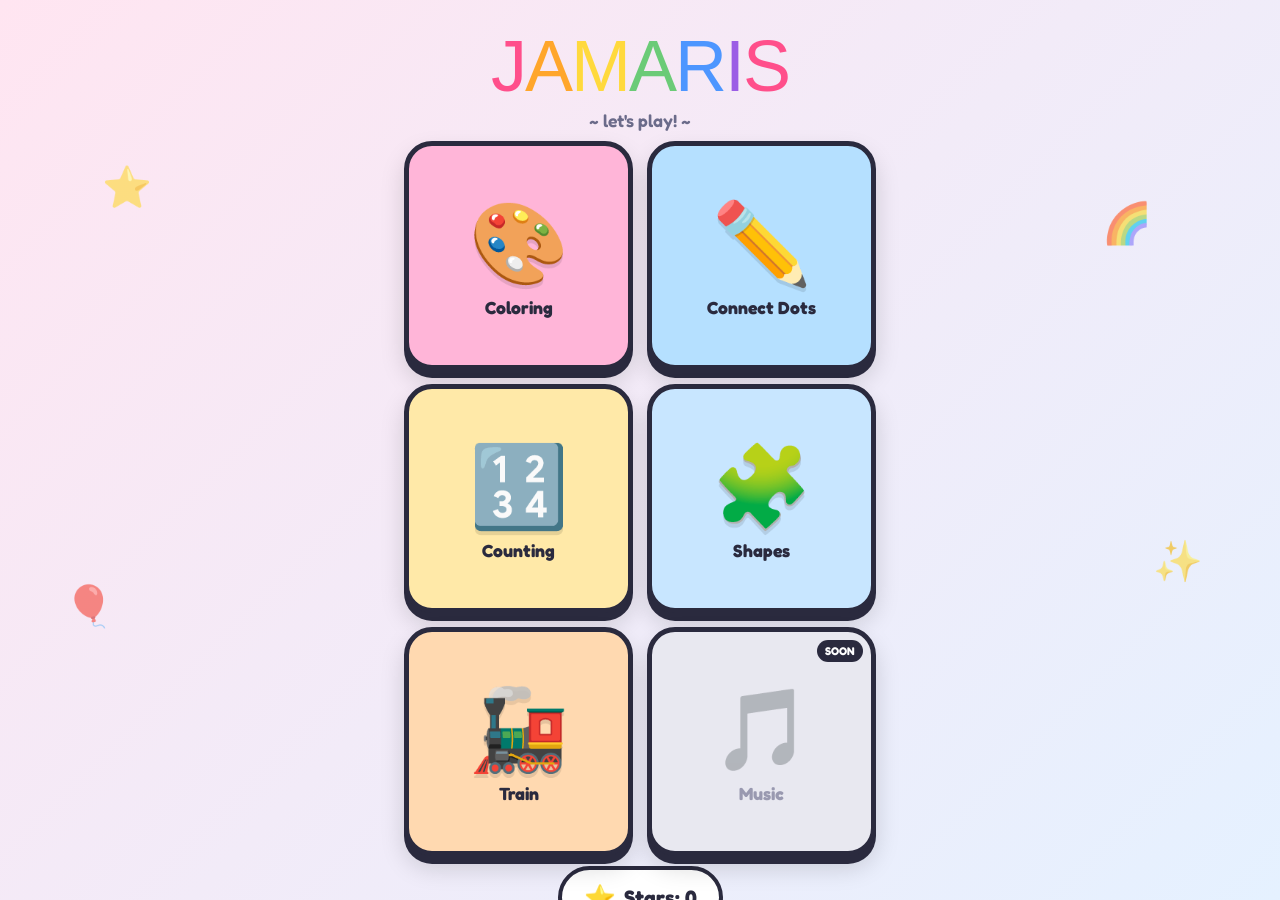
==== commit c4f9c2d9: "Update index.html" ====
--- a/index.html
+++ b/index.html
@@ -43,6 +43,15 @@
       <div class="emoji">🧩</div>
       <div class="label">Shapes</div>
     </a>
+    <a href="games/train.html" class="game-card train">
+      <div class="emoji">🚂</div>
+      <div class="label">Train</div>
+    </a>
+    <div class="game-card locked">
+      <div class="lock-badge">SOON</div>
+      <div class="emoji">🎵</div>
+      <div class="label">Music</div>
+    </div>
   </div>
 
   <div class="star-display">
--- a/css/style.css
+++ b/css/style.css
@@ -737,3 +737,516 @@
 .modal-btn.yes { background: #FF4F8B; color: white; }
 .modal-btn.no { background: white; }
 .modal-btn:active { transform: translateY(3px); box-shadow: 0 1px 0 #2a2a3e; }
+/* ============================================================
+   SHAPES GAME styles - ADD THESE TO THE END OF style.css
+   ============================================================ */
+
+/* Progress dots in top bar */
+.progress-dots {
+  display: flex;
+  gap: 8px;
+  align-items: center;
+  justify-content: center;
+}
+.progress-dot {
+  width: 18px;
+  height: 18px;
+  border-radius: 50%;
+  border: 3px solid #2a2a3e;
+  background: white;
+  box-shadow: 0 2px 0 #2a2a3e;
+  transition: all 0.3s;
+}
+.progress-dot.done {
+  background: #6BCB77;
+}
+.progress-dot.current {
+  background: #FFD93D;
+  transform: scale(1.3);
+  animation: dotPulse 1s ease-in-out infinite;
+}
+@keyframes dotPulse {
+  0%, 100% { box-shadow: 0 2px 0 #2a2a3e, 0 0 0 0 rgba(255, 217, 61, 0.6); }
+  50% { box-shadow: 0 2px 0 #2a2a3e, 0 0 0 8px rgba(255, 217, 61, 0); }
+}
+
+/* Hint message */
+.shape-hint {
+  background: white;
+  border: 4px solid #2a2a3e;
+  border-radius: 999px;
+  padding: 10px 22px;
+  font-weight: 700;
+  font-size: 1.1rem;
+  margin: 6px auto;
+  box-shadow: 0 4px 0 #2a2a3e;
+  text-align: center;
+  align-self: center;
+  flex-shrink: 0;
+}
+.shape-hint span {
+  color: var(--accent, #FF4F8B);
+  font-family: 'Bowlby One', sans-serif;
+  font-size: 1.2rem;
+}
+
+/* Stage area where everything happens */
+.shapes-stage {
+  flex: 1;
+  position: relative;
+  margin: 8px;
+  background: white;
+  border-radius: 28px;
+  border: 5px solid #2a2a3e;
+  box-shadow: 0 6px 0 #2a2a3e;
+  overflow: hidden;
+  display: flex;
+  flex-direction: column;
+  min-height: 300px;
+}
+
+/* Top area where the draggable shape spawns */
+.shape-spawn {
+  flex: 1;
+  position: relative;
+  min-height: 150px;
+}
+
+/* Bottom area with the holes */
+.shape-holes {
+  display: flex;
+  justify-content: space-around;
+  align-items: center;
+  padding: 16px 12px;
+  gap: 12px;
+  background: linear-gradient(180deg, transparent, rgba(0,0,0,0.04));
+  border-top: 4px dashed rgba(42, 42, 62, 0.15);
+  flex-shrink: 0;
+}
+
+/* The holes (target drop zones) */
+.shape-hole {
+  width: 28vw;
+  max-width: 100px;
+  height: 28vw;
+  max-height: 100px;
+  position: relative;
+  transition: transform 0.2s;
+}
+.shape-hole .hole-svg {
+  width: 100%;
+  height: 100%;
+  display: block;
+}
+/* Holes look "recessed" - dark fill, no stroke */
+.shape-hole .hole-svg path,
+.shape-hole .hole-svg circle,
+.shape-hole .hole-svg rect {
+  fill: rgba(42, 42, 62, 0.15);
+  stroke: rgba(42, 42, 62, 0.4);
+  stroke-width: 3;
+  stroke-dasharray: 6 4;
+}
+/* When the player drags the right shape near, glow up */
+.shape-hole.glow {
+  transform: scale(1.15);
+}
+.shape-hole.glow .hole-svg path,
+.shape-hole.glow .hole-svg circle,
+.shape-hole.glow .hole-svg rect {
+  fill: rgba(255, 217, 61, 0.4);
+  stroke: #FFD93D;
+  stroke-width: 4;
+  stroke-dasharray: none;
+  animation: holeGlow 0.5s ease-in-out infinite alternate;
+}
+@keyframes holeGlow {
+  from { filter: drop-shadow(0 0 4px #FFD93D); }
+  to   { filter: drop-shadow(0 0 16px #FFD93D); }
+}
+/* Filled holes (after dropping correctly) */
+.shape-hole.filled .hole-svg path,
+.shape-hole.filled .hole-svg circle,
+.shape-hole.filled .hole-svg rect {
+  fill: rgba(107, 203, 119, 0.3);
+  stroke: #6BCB77;
+  stroke-dasharray: none;
+}
+
+/* The draggable shape itself */
+.drag-shape {
+  position: absolute;
+  left: 50%;
+  top: 50%;
+  transform: translate(-50%, -50%);
+  width: 38vw;
+  max-width: 140px;
+  height: 38vw;
+  max-height: 140px;
+  cursor: grab;
+  touch-action: none;
+  user-select: none;
+  -webkit-user-select: none;
+  filter: drop-shadow(0 6px 0 rgba(0,0,0,0.2));
+  animation: idleWobble 2s ease-in-out infinite;
+  z-index: 5;
+}
+.drag-shape.dragging {
+  cursor: grabbing;
+  animation: none;
+  z-index: 20;
+  filter: drop-shadow(0 12px 12px rgba(0,0,0,0.3));
+}
+@keyframes idleWobble {
+  0%, 100% { transform: translate(-50%, -50%) rotate(-3deg); }
+  50% { transform: translate(-50%, -50%) rotate(3deg); }
+}
+
+.drag-shape .drag-svg {
+  width: 100%;
+  height: 100%;
+  display: block;
+}
+.drag-shape .drag-svg path,
+.drag-shape .drag-svg circle,
+.drag-shape .drag-svg rect {
+  stroke: #2a2a3e;
+  stroke-width: 5;
+  stroke-linejoin: round;
+  vector-effect: non-scaling-stroke;
+}
+
+/* ============================================================
+   ADDITIONAL HOME CARD COLORS — append to style.css
+   (some may already be there, harmless if duplicate)
+   ============================================================ */
+.game-card.shapes   { background: #C8E6FF; }
+.game-card.train    { background: #FFD9B0; }
+
+/* Make game grid look great with 5-6 cards by allowing wrap */
+.games-grid {
+  display: grid;
+  grid-template-columns: repeat(2, 1fr);
+  gap: 14px; /* slightly tighter for more cards */
+  width: 100%;
+  max-width: 480px;
+  padding: 10px 4px;
+}
+
+/* When 6 cards, make them a bit smaller so they fit on iPhone */
+@media (max-height: 800px) {
+  .game-card .emoji {
+    font-size: clamp(2.5rem, 11vw, 4rem);
+  }
+  .game-card .label {
+    font-size: 1rem;
+  }
+}
+
+/* ============================================================
+   BUILD A TRAIN — ADD THESE TO THE END OF style.css
+   ============================================================ */
+
+.train-title {
+  font-family: 'Bowlby One', sans-serif;
+  font-size: clamp(1.2rem, 5vw, 1.6rem);
+  color: #2a2a3e;
+  text-align: center;
+  flex: 1;
+}
+
+.go-btn {
+  background: #6BCB77 !important;
+}
+.go-btn.riding {
+  animation: spin 0.8s linear infinite;
+  background: #FFD93D !important;
+}
+
+/* The sky scene that contains the train */
+.train-scene {
+  flex: 1;
+  position: relative;
+  margin: 8px;
+  background: linear-gradient(180deg, #B5E0FF 0%, #D8F0FF 50%, #C8E8B5 100%);
+  border-radius: 28px;
+  border: 5px solid #2a2a3e;
+  box-shadow: 0 6px 0 #2a2a3e;
+  overflow: hidden;
+  min-height: 280px;
+}
+
+.scene-sun {
+  position: absolute;
+  top: 8%;
+  right: 8%;
+  font-size: 3rem;
+  filter: drop-shadow(0 0 12px rgba(255, 220, 100, 0.6));
+  animation: sunPulse 4s ease-in-out infinite;
+}
+@keyframes sunPulse {
+  0%, 100% { transform: scale(1) rotate(0deg); }
+  50% { transform: scale(1.08) rotate(20deg); }
+}
+
+.scene-cloud {
+  position: absolute;
+  font-size: 2.5rem;
+  opacity: 0.85;
+  animation: cloudDrift 25s linear infinite;
+}
+@keyframes cloudDrift {
+  from { transform: translateX(-20px); }
+  to { transform: translateX(20px); }
+}
+.scene-cloud:nth-child(odd) {
+  animation-direction: reverse;
+  animation-duration: 30s;
+}
+
+.scene-mountain {
+  position: absolute;
+  bottom: 30%;
+  left: 0;
+  right: 0;
+  height: 100px;
+  background:
+    radial-gradient(circle at 15% 100%, #88a08c 30%, transparent 30%),
+    radial-gradient(circle at 50% 100%, #6b8c70 36%, transparent 36%),
+    radial-gradient(circle at 85% 100%, #88a08c 30%, transparent 30%);
+  background-size: 100% 100%;
+  background-repeat: no-repeat;
+  pointer-events: none;
+  opacity: 0.4;
+}
+
+/* Track area along the bottom of the scene */
+.train-track {
+  position: absolute;
+  left: 0;
+  right: 0;
+  bottom: 0;
+  height: 50%;
+  display: flex;
+  flex-direction: column;
+  justify-content: flex-end;
+  padding: 10px 0;
+  transition: background 0.2s;
+}
+.train-track.drag-over {
+  background: rgba(255, 217, 61, 0.25);
+}
+
+/* The train cars container */
+.train-cars {
+  display: flex;
+  align-items: flex-end;
+  gap: 0;
+  padding: 0 8px;
+  margin-bottom: 4px;
+  overflow-x: auto;
+  scrollbar-width: none;
+}
+.train-cars::-webkit-scrollbar { display: none; }
+
+.train-cars.riding {
+  animation: trainRide 3.5s ease-in-out forwards;
+}
+@keyframes trainRide {
+  0%   { transform: translateX(0); }
+  20%  { transform: translateX(40vw); }
+  50%  { transform: translateX(100vw); }
+  80%  { transform: translateX(-100vw); }
+  100% { transform: translateX(0); }
+}
+
+.train-piece {
+  flex-shrink: 0;
+  position: relative;
+  cursor: pointer;
+  filter: drop-shadow(0 4px 0 rgba(0,0,0,0.2));
+  transition: transform 0.2s;
+}
+.train-piece.loco {
+  width: 110px;
+  height: 80px;
+}
+.train-piece.car {
+  width: 95px;
+  height: 75px;
+  margin-left: -8px; /* slight overlap so couplers connect */
+}
+.train-piece svg {
+  width: 100%;
+  height: 100%;
+  display: block;
+}
+.train-piece.car:active {
+  transform: scale(1.08);
+}
+.train-piece.snap-in {
+  animation: snapIn 0.5s cubic-bezier(0.18, 0.89, 0.32, 1.28);
+}
+@keyframes snapIn {
+  0% { transform: translateY(-40px) scale(0.5); opacity: 0; }
+  60% { transform: translateY(0) scale(1.2); opacity: 1; }
+  100% { transform: translateY(0) scale(1); }
+}
+
+/* Spinning wheels when riding */
+.train-cars.riding .wheel-spoke {
+  animation: spinWheel 0.3s linear infinite;
+  transform-origin: center;
+  transform-box: fill-box;
+}
+@keyframes spinWheel {
+  to { transform: rotate(360deg); }
+}
+
+/* Animal passenger peeking out of a car window */
+.passenger {
+  position: absolute;
+  top: 25%;
+  left: 50%;
+  transform: translate(-50%, -50%);
+  font-size: 1.8rem;
+  pointer-events: none;
+  animation: passengerWave 2s ease-in-out infinite;
+  filter: drop-shadow(0 2px 0 rgba(0,0,0,0.2));
+}
+@keyframes passengerWave {
+  0%, 100% { transform: translate(-50%, -50%) rotate(-5deg); }
+  50% { transform: translate(-50%, -50%) rotate(5deg); }
+}
+
+/* Train rails (subtle horizontal lines) */
+.track-rails {
+  position: relative;
+  height: 12px;
+  margin: 0 4px;
+  background:
+    linear-gradient(180deg,
+      transparent 0%,
+      transparent 30%,
+      #5a3a1a 30%,
+      #5a3a1a 45%,
+      transparent 45%,
+      transparent 55%,
+      #5a3a1a 55%,
+      #5a3a1a 70%,
+      transparent 70%);
+  border-radius: 2px;
+}
+
+/* Ties — the wooden cross-pieces */
+.track-ties {
+  display: flex;
+  justify-content: space-around;
+  padding: 0 4px;
+  margin-top: -2px;
+}
+.track-ties::before {
+  content: '';
+  display: block;
+  height: 6px;
+  width: 100%;
+  background-image: repeating-linear-gradient(
+    90deg,
+    #5a3a1a 0,
+    #5a3a1a 10px,
+    transparent 10px,
+    transparent 20px
+  );
+}
+
+/* Smoke puffs from the locomotive */
+.smoke-puff {
+  position: absolute;
+  font-size: 2rem;
+  pointer-events: none;
+  animation: smokeRise 1.5s ease-out forwards;
+  opacity: 0.7;
+}
+@keyframes smokeRise {
+  0%   { transform: translateY(0) scale(0.5); opacity: 0.8; }
+  100% { transform: translateY(-80px) scale(1.5); opacity: 0; }
+}
+
+/* Parts shelf at the bottom */
+.parts-shelf-wrap {
+  flex-shrink: 0;
+  padding: 4px 8px 8px;
+}
+.parts-label {
+  text-align: center;
+  font-weight: 700;
+  color: #6b6b8a;
+  font-size: 0.9rem;
+  margin-bottom: 4px;
+  animation: pulse-msg 1.5s ease-in-out infinite;
+}
+
+.parts-shelf {
+  display: flex;
+  gap: 10px;
+  overflow-x: auto;
+  padding: 8px 4px 10px;
+  scrollbar-width: none;
+  -webkit-overflow-scrolling: touch;
+  background: white;
+  border: 4px solid #2a2a3e;
+  border-radius: 20px;
+  box-shadow: 0 5px 0 #2a2a3e;
+}
+.parts-shelf::-webkit-scrollbar { display: none; }
+
+.shelf-item {
+  flex-shrink: 0;
+  width: 100px;
+  height: 90px;
+  background: #FFF5D6;
+  border: 3px solid #2a2a3e;
+  border-radius: 14px;
+  padding: 6px;
+  display: flex;
+  flex-direction: column;
+  align-items: center;
+  justify-content: center;
+  cursor: grab;
+  touch-action: none;
+  box-shadow: 0 3px 0 #2a2a3e;
+  transition: transform 0.15s;
+  user-select: none;
+  -webkit-user-select: none;
+}
+.shelf-item:active {
+  transform: scale(0.95);
+  cursor: grabbing;
+}
+.shelf-item svg {
+  width: 90px;
+  height: 50px;
+  flex-shrink: 0;
+}
+.shelf-label {
+  font-size: 0.75rem;
+  font-weight: 700;
+  color: #2a2a3e;
+  margin-top: 2px;
+}
+
+/* Floating drag ghost (the car preview that follows the finger) */
+.drag-ghost {
+  position: fixed;
+  width: 120px;
+  height: 90px;
+  transform: translate(-50%, -50%) scale(1.15);
+  pointer-events: none;
+  z-index: 1000;
+  filter: drop-shadow(0 8px 12px rgba(0,0,0,0.3));
+  opacity: 0.95;
+}
+.drag-ghost svg {
+  width: 100%;
+  height: 100%;
+}
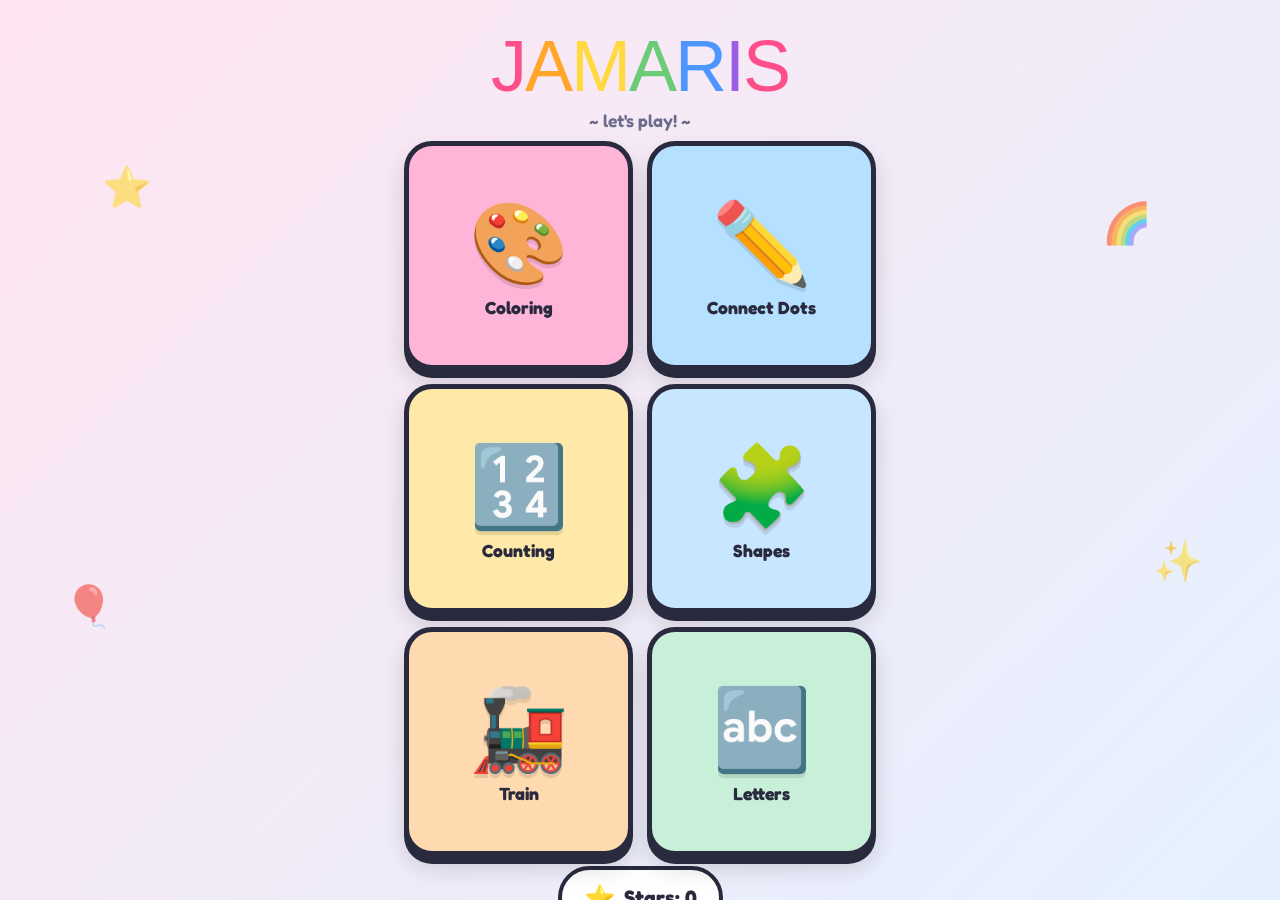
==== commit c7e69e09: "Update index.html" ====
--- a/index.html
+++ b/index.html
@@ -47,11 +47,10 @@
       <div class="emoji">🚂</div>
       <div class="label">Train</div>
     </a>
-    <div class="game-card locked">
-      <div class="lock-badge">SOON</div>
-      <div class="emoji">🎵</div>
-      <div class="label">Music</div>
-    </div>
+    <a href="games/letters.html" class="game-card letters">
+      <div class="emoji">🔤</div>
+      <div class="label">Letters</div>
+    </a>
   </div>
 
   <div class="star-display">
--- a/css/style.css
+++ b/css/style.css
@@ -1250,3 +1250,449 @@
   width: 100%;
   height: 100%;
 }
+
+/* ============================================================
+   LANDSCAPE MODE — ADD THESE TO THE END OF style.css
+   Optimizes layout when the phone is rotated sideways
+   ============================================================ */
+
+@media (orientation: landscape) and (max-height: 500px) {
+
+  /* ---------- HOME SCREEN ---------- */
+  #home {
+    padding: max(10px, env(safe-area-inset-top)) max(20px, env(safe-area-inset-right)) max(10px, env(safe-area-inset-bottom)) max(20px, env(safe-area-inset-left));
+    justify-content: center;
+    gap: 12px;
+  }
+  .title-wrap { padding-top: 0; }
+  .title {
+    font-size: clamp(1.8rem, 7vh, 2.8rem);
+    letter-spacing: -1px;
+  }
+  .subtitle { font-size: 0.9rem; margin-top: 2px; }
+
+  /* 3-column grid in landscape for more visible games */
+  .games-grid {
+    grid-template-columns: repeat(3, 1fr);
+    gap: 10px;
+    max-width: 720px;
+  }
+  .game-card .emoji {
+    font-size: clamp(2rem, 8vh, 3rem);
+  }
+  .game-card .label {
+    font-size: 0.85rem;
+    margin-top: 2px;
+  }
+  .game-card {
+    border-width: 4px;
+    border-radius: 20px;
+    box-shadow: 0 5px 0 #2a2a3e, 0 8px 16px rgba(0,0,0,0.12);
+  }
+
+  .star-display {
+    padding: 8px 18px;
+    font-size: 1rem;
+  }
+  .star-display .star { font-size: 1.2rem; }
+
+  /* Hide some decorative floaters that get in the way */
+  .floater { display: none; }
+
+  /* ---------- GAME SCREENS - common ---------- */
+  #coloring, #game, #picker {
+    padding: max(6px, env(safe-area-inset-top)) max(6px, env(safe-area-inset-right)) max(6px, env(safe-area-inset-bottom)) max(6px, env(safe-area-inset-left));
+  }
+  .icon-btn {
+    width: 44px;
+    height: 44px;
+    font-size: 1.3rem;
+  }
+  .top-bar { padding: 4px; gap: 6px; }
+  .mini-stars { padding: 4px 12px; font-size: 0.95rem; }
+
+  /* ---------- COLORING GAME: palette on the right side ---------- */
+  #coloring {
+    display: grid;
+    grid-template-columns: 1fr auto;
+    grid-template-rows: auto 1fr auto;
+    gap: 6px;
+  }
+  #coloring .top-bar {
+    grid-column: 1 / -1;
+    grid-row: 1;
+  }
+  #coloring .canvas-wrap {
+    grid-column: 1;
+    grid-row: 2;
+    margin: 0;
+  }
+  /* Palette becomes a VERTICAL column on the right */
+  #coloring .palette {
+    grid-column: 2;
+    grid-row: 2;
+    flex-direction: column;
+    overflow-x: hidden;
+    overflow-y: auto;
+    padding: 6px;
+    max-height: none;
+    width: 76px;
+  }
+  .crayon {
+    width: 50px;
+    height: 50px;
+  }
+  /* Brush row spans the bottom */
+  #coloring .brush-row {
+    grid-column: 1 / -1;
+    grid-row: 3;
+    padding: 2px 4px 4px;
+    gap: 8px;
+  }
+  .brush-btn { padding: 4px 10px; font-size: 0.85rem; }
+
+  /* ---------- PICKER ---------- */
+  .picker-title { padding: 4px 0; }
+  .picker-title h1 { font-size: 1.4rem; }
+  .picker-title p { font-size: 0.85rem; }
+  .animal-carousel { padding: 10px 20px; gap: 14px; }
+  .animal-card {
+    width: 60vw;
+    max-width: 380px;
+    height: 70vh;
+    max-height: none;
+    padding: 14px;
+  }
+  .animal-card-emoji {
+    font-size: clamp(5rem, 22vh, 9rem);
+  }
+  .animal-card-name {
+    font-size: 1.1rem;
+    padding: 8px 18px;
+    margin-top: 10px;
+  }
+
+  /* ---------- COUNTING ---------- */
+  .number-display { padding: 2px 0; }
+  .number-label { font-size: 0.8rem; margin-bottom: 2px; }
+  .big-number { font-size: clamp(2.5rem, 11vh, 4rem); }
+  .count-badge { padding: 6px 14px; font-size: 1rem; }
+  .counting-wrap { min-height: 150px; }
+  .check-mark { width: 30px; height: 30px; font-size: 1rem; }
+  .progress-bar { height: 16px; }
+
+  /* ---------- SHAPES ---------- */
+  .shape-hint { padding: 6px 16px; font-size: 0.95rem; }
+  .shape-hint span { font-size: 1rem; }
+  .shapes-stage { min-height: 200px; }
+  .shape-spawn { min-height: 100px; }
+  .shape-holes { padding: 10px 12px; gap: 16px; }
+  .shape-hole {
+    width: 18vh;
+    max-width: 90px;
+    height: 18vh;
+    max-height: 90px;
+  }
+  .drag-shape {
+    width: 24vh;
+    max-width: 120px;
+    height: 24vh;
+    max-height: 120px;
+  }
+
+  /* ---------- DOTS ---------- */
+  .dots-hint { padding: 6px 16px; font-size: 0.95rem; }
+
+  /* ---------- TRAIN ---------- */
+  .train-title { font-size: 1.1rem; }
+  .train-scene { min-height: 180px; margin: 4px; }
+  .scene-sun { font-size: 2rem; top: 6%; }
+  .scene-cloud { font-size: 1.8rem; }
+  .train-piece.loco { width: 90px; height: 65px; }
+  .train-piece.car { width: 78px; height: 60px; }
+  .parts-shelf-wrap { padding: 2px 6px 6px; }
+  .parts-label { font-size: 0.8rem; margin-bottom: 2px; }
+  .parts-shelf { padding: 6px 4px; gap: 8px; }
+  .shelf-item {
+    width: 80px;
+    height: 72px;
+    padding: 4px;
+  }
+  .shelf-item svg { width: 72px; height: 40px; }
+  .shelf-label { font-size: 0.65rem; }
+  .drag-ghost { width: 95px; height: 70px; }
+
+  /* ---------- CELEBRATION / MODALS ---------- */
+  .celebrate .msg { font-size: clamp(2rem, 12vh, 4rem); }
+  .modal { padding: 20px; }
+  .modal h2 { font-size: 1.3rem; margin-bottom: 10px; }
+  .number-complete-inner { padding: 20px 30px; }
+  .trophy { font-size: 3rem; }
+  .big-number-done { font-size: 3.5rem; margin: 6px 0; }
+  .trophy-mode .trophy-big { font-size: 4rem; }
+  .trophy-mode .trophy-msg { font-size: 1.4rem; }
+}
+
+/* ============================================================
+   VERY LOW landscape screens (iPhone SE rotated, etc)
+   Extra compaction for height < 380px
+   ============================================================ */
+@media (orientation: landscape) and (max-height: 380px) {
+  .title { font-size: 1.8rem; }
+  .subtitle { display: none; } /* save vertical space */
+  .game-card { border-radius: 16px; }
+  .game-card .emoji { font-size: 2rem; }
+  .game-card .label { font-size: 0.75rem; }
+  .star-display { padding: 6px 14px; font-size: 0.85rem; }
+  .icon-btn { width: 40px; height: 40px; font-size: 1.1rem; }
+  .crayon { width: 44px; height: 44px; }
+  #coloring .palette { width: 64px; }
+}
+
+/* ============================================================
+   COLORING v4 — Add to end of style.css
+   New: mode toggle, tap-to-fill SVG with separate parts
+   ============================================================ */
+
+/* Mode toggle in the top bar (between back and next buttons) */
+.mode-toggle {
+  display: flex;
+  background: white;
+  border: 4px solid #2a2a3e;
+  border-radius: 999px;
+  box-shadow: 0 4px 0 #2a2a3e;
+  overflow: hidden;
+  padding: 2px;
+  gap: 2px;
+}
+.mode-btn {
+  border: none;
+  background: transparent;
+  font-family: 'Fredoka', sans-serif;
+  font-weight: 700;
+  font-size: 0.9rem;
+  padding: 6px 12px;
+  border-radius: 999px;
+  cursor: pointer;
+  color: #6b6b8a;
+  transition: all 0.2s;
+}
+.mode-btn.active {
+  background: #FFD93D;
+  color: #2a2a3e;
+}
+.mode-btn:active { transform: scale(0.95); }
+
+/* The new SVG animal (replaces the old ghost approach) */
+#animalSvg {
+  position: absolute;
+  inset: 0;
+  width: 100%;
+  height: 100%;
+  z-index: 1;
+}
+
+/* Tappable parts — visual feedback on hover/active */
+.tappable-part {
+  cursor: pointer;
+  transition: fill 0.25s ease-out;
+}
+.tappable-part:active {
+  filter: brightness(1.1);
+}
+.tappable-part.just-filled {
+  animation: partFillPop 0.4s cubic-bezier(0.18, 0.89, 0.32, 1.28);
+  transform-origin: center;
+  transform-box: fill-box;
+}
+@keyframes partFillPop {
+  0%   { transform: scale(1); }
+  40%  { transform: scale(1.06); }
+  100% { transform: scale(1); }
+}
+
+/* Override the old ghost canvas styles — drawCanvas now sits ON TOP of the SVG */
+#ghostCanvas { display: none; } /* old element no longer used */
+#drawCanvas {
+  position: absolute;
+  inset: 0;
+  width: 100%;
+  height: 100%;
+  touch-action: none;
+  z-index: 2;
+  mix-blend-mode: multiply; /* colors blend nicely with the SVG underneath */
+  pointer-events: none; /* default; toggled on by setMode('brush') */
+  opacity: 0.7;
+  transition: opacity 0.2s;
+}
+
+/* ---------- LANDSCAPE: mode toggle stays compact ---------- */
+@media (orientation: landscape) and (max-height: 500px) {
+  .mode-btn {
+    font-size: 0.8rem;
+    padding: 4px 10px;
+  }
+  .mode-toggle {
+    border-width: 3px;
+    box-shadow: 0 3px 0 #2a2a3e;
+  }
+}
+
+/* ============================================================
+   LETTERS TRACING GAME — ADD TO END OF style.css
+   ============================================================ */
+
+/* Letter/number picker grid */
+.letter-grid {
+  flex: 1;
+  display: grid;
+  grid-template-columns: repeat(4, 1fr);
+  gap: 12px;
+  padding: 12px;
+  overflow-y: auto;
+  align-content: start;
+  -webkit-overflow-scrolling: touch;
+}
+.letter-grid::-webkit-scrollbar { display: none; }
+
+.letter-card {
+  aspect-ratio: 1;
+  border-radius: 20px;
+  border: 4px solid #2a2a3e;
+  display: flex;
+  align-items: center;
+  justify-content: center;
+  cursor: pointer;
+  box-shadow: 0 5px 0 #2a2a3e, 0 8px 16px rgba(0,0,0,0.12);
+  transition: transform 0.15s, box-shadow 0.15s;
+}
+.letter-card:active {
+  transform: translateY(3px);
+  box-shadow: 0 2px 0 #2a2a3e, 0 4px 8px rgba(0,0,0,0.12);
+}
+.letter-card-letter {
+  font-family: 'Bowlby One', sans-serif;
+  font-size: clamp(2rem, 9vw, 3rem);
+  color: white;
+  -webkit-text-stroke: 3px #2a2a3e;
+  paint-order: stroke fill;
+}
+
+/* Progress badge */
+.letter-progress {
+  background: white;
+  border: 4px solid #2a2a3e;
+  border-radius: 999px;
+  padding: 8px 18px;
+  font-weight: 700;
+  font-size: 1rem;
+  color: #2a2a3e;
+  box-shadow: 0 4px 0 #2a2a3e;
+  flex: 1;
+  text-align: center;
+  max-width: 200px;
+  margin: 0 auto;
+}
+.letter-progress.done {
+  background: #FFD93D;
+  font-family: 'Bowlby One', sans-serif;
+}
+
+/* Tracing stage (the big drawing area) */
+.tracing-stage {
+  flex: 1;
+  margin: 8px;
+  background: white;
+  border-radius: 28px;
+  border: 5px solid #2a2a3e;
+  box-shadow: 0 6px 0 #2a2a3e;
+  position: relative;
+  overflow: hidden;
+  display: flex;
+  align-items: center;
+  justify-content: center;
+  touch-action: none;
+  min-height: 300px;
+}
+#letterSvg {
+  width: 100%;
+  height: 100%;
+  touch-action: none;
+  display: block;
+}
+
+/* Pulsing start-dot halo */
+.trace-halo {
+  animation: traceHalo 1.2s ease-in-out infinite;
+  transform-origin: center;
+  transform-box: fill-box;
+}
+@keyframes traceHalo {
+  0%, 100% { transform: scale(1); opacity: 0.4; }
+  50% { transform: scale(1.5); opacity: 0.15; }
+}
+
+/* Active guide line glows a bit */
+.guide-active {
+  animation: guidePulse 1.5s ease-in-out infinite;
+}
+@keyframes guidePulse {
+  0%, 100% { opacity: 1; }
+  50% { opacity: 0.5; }
+}
+
+/* Letter navigation controls at the bottom */
+.letter-controls {
+  display: flex;
+  align-items: center;
+  justify-content: center;
+  gap: 16px;
+  padding: 8px 4px 12px;
+  flex-shrink: 0;
+}
+.big-letter-btn {
+  width: 56px;
+  height: 56px;
+  border-radius: 50%;
+  border: 4px solid #2a2a3e;
+  background: white;
+  font-size: 1.5rem;
+  cursor: pointer;
+  box-shadow: 0 4px 0 #2a2a3e;
+  display: flex;
+  align-items: center;
+  justify-content: center;
+}
+.big-letter-btn:active {
+  transform: translateY(3px);
+  box-shadow: 0 1px 0 #2a2a3e;
+}
+.current-letter-display {
+  font-family: 'Bowlby One', sans-serif;
+  font-size: 2.5rem;
+  color: #FF3B6C;
+  -webkit-text-stroke: 3px #2a2a3e;
+  paint-order: stroke fill;
+  min-width: 70px;
+  text-align: center;
+}
+
+/* ---------- LANDSCAPE adjustments ---------- */
+@media (orientation: landscape) and (max-height: 500px) {
+  .letter-grid {
+    grid-template-columns: repeat(7, 1fr);
+    gap: 8px;
+    padding: 8px;
+  }
+  .letter-card-letter { font-size: clamp(1.4rem, 5vh, 2.2rem); }
+  .tracing-stage { min-height: 180px; margin: 4px; }
+  .letter-controls { padding: 4px; gap: 12px; }
+  .big-letter-btn { width: 46px; height: 46px; font-size: 1.2rem; }
+  .current-letter-display { font-size: 2rem; min-width: 56px; }
+  .letter-progress { padding: 6px 14px; font-size: 0.9rem; }
+}
+
+/* ============================================================
+   LETTERS HOME CARD COLOR — append to style.css
+   ============================================================ */
+.game-card.letters { background: #C8F0D8; }
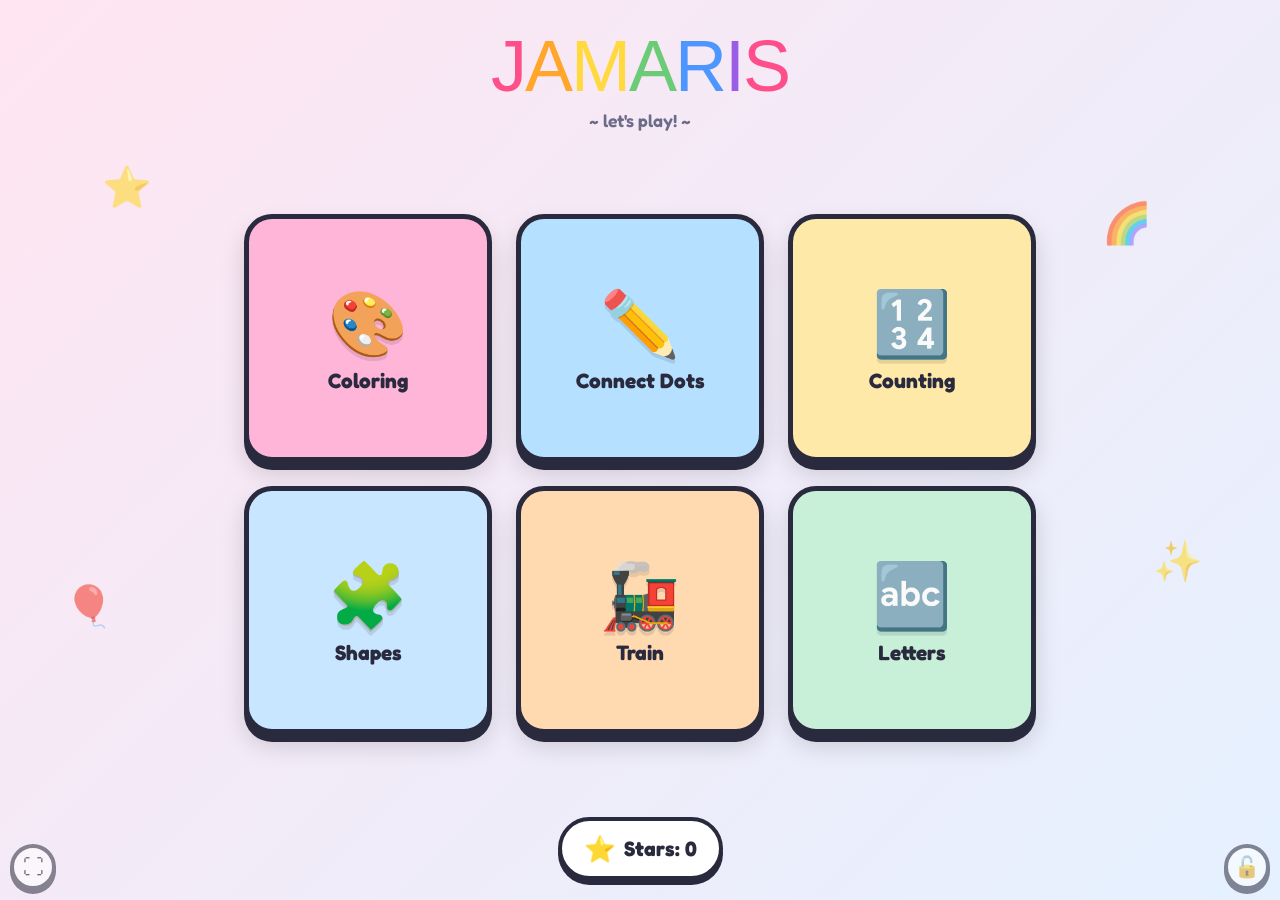
==== commit 1e6ee4a7: "Update index.html" ====
--- a/index.html
+++ b/index.html
@@ -59,6 +59,7 @@
   </div>
 </div>
 
+<script src="js/kiosk.js"></script>
 <script src="js/home.js"></script>
 </body>
 </html>
--- a/css/style.css
+++ b/css/style.css
@@ -1696,3 +1696,205 @@
    LETTERS HOME CARD COLOR — append to style.css
    ============================================================ */
 .game-card.letters { background: #C8F0D8; }
+
+/* ============================================================
+   KIOSK MODE + OLD DEVICE + TABLET SUPPORT
+   ADD TO END OF style.css
+   ============================================================ */
+
+/* ---------- OLD DEVICE: 100dvh fallback ----------
+   Older iOS Safari ignores 100dvh. We set --real-vh from JS.
+   This rule provides the fallback height. */
+body {
+  min-height: 100vh;
+  min-height: var(--real-vh, 100vh);
+}
+@supports (height: 100dvh) {
+  body { min-height: 100dvh; }
+}
+
+/* aspect-ratio fallback for very old Safari (<15) on game cards */
+@supports not (aspect-ratio: 1) {
+  .game-card {
+    height: 0;
+    padding-bottom: 100%; /* makes a square */
+    position: relative;
+  }
+  .game-card > * {
+    position: relative;
+    z-index: 1;
+  }
+}
+
+/* ---------- FULLSCREEN BUTTON (bottom-left corner) ---------- */
+.kiosk-fs-btn {
+  position: fixed;
+  bottom: max(10px, env(safe-area-inset-bottom));
+  left: max(10px, env(safe-area-inset-left));
+  width: 46px;
+  height: 46px;
+  border-radius: 50%;
+  border: 4px solid #2a2a3e;
+  background: white;
+  font-size: 1.3rem;
+  display: flex;
+  align-items: center;
+  justify-content: center;
+  cursor: pointer;
+  box-shadow: 0 4px 0 #2a2a3e;
+  z-index: 9000;
+  opacity: 0.55;
+  transition: opacity 0.2s, transform 0.1s;
+  padding: 0;
+}
+.kiosk-fs-btn:hover { opacity: 1; }
+.kiosk-fs-btn:active {
+  transform: translateY(2px);
+  box-shadow: 0 2px 0 #2a2a3e;
+  opacity: 1;
+}
+
+/* ---------- CHILD LOCK BUTTON (bottom-right corner) ---------- */
+.kiosk-lock-btn {
+  position: fixed;
+  bottom: max(10px, env(safe-area-inset-bottom));
+  right: max(10px, env(safe-area-inset-right));
+  width: 46px;
+  height: 46px;
+  border-radius: 50%;
+  border: 4px solid #2a2a3e;
+  background: white;
+  font-size: 1.3rem;
+  display: flex;
+  align-items: center;
+  justify-content: center;
+  cursor: pointer;
+  box-shadow: 0 4px 0 #2a2a3e;
+  z-index: 10001; /* ABOVE the shield, so it stays tappable when locked */
+  opacity: 0.55;
+  transition: opacity 0.2s, transform 0.1s, background 0.2s;
+  padding: 0;
+  -webkit-user-select: none;
+  user-select: none;
+  -webkit-touch-callout: none;
+}
+.kiosk-lock-btn:hover { opacity: 1; }
+.kiosk-lock-btn.locked {
+  opacity: 1;
+  background: #FFD93D;
+  animation: lockGlow 2s ease-in-out infinite;
+}
+@keyframes lockGlow {
+  0%, 100% { box-shadow: 0 4px 0 #2a2a3e, 0 0 0 0 rgba(255, 217, 61, 0.5); }
+  50% { box-shadow: 0 4px 0 #2a2a3e, 0 0 0 8px rgba(255, 217, 61, 0); }
+}
+
+/* ---------- THE SHIELD (blocks taps when locked) ---------- */
+.kiosk-shield {
+  position: fixed;
+  inset: 0;
+  z-index: 10000; /* below the lock button, above everything else */
+  display: none;
+  background: transparent;
+  touch-action: none;
+}
+.kiosk-shield.active {
+  display: block;
+}
+
+/* ---------- HOLD-TO-UNLOCK HINT ---------- */
+.kiosk-hold-hint {
+  position: fixed;
+  bottom: 70px;
+  right: 10px;
+  z-index: 10002;
+  display: none;
+  flex-direction: column;
+  align-items: center;
+  gap: 6px;
+  pointer-events: none;
+}
+.kiosk-hold-hint.active {
+  display: flex;
+}
+.kiosk-hold-ring {
+  width: 50px;
+  height: 50px;
+  border-radius: 50%;
+  border: 5px solid rgba(42, 42, 62, 0.2);
+  border-top-color: #FF3B6C;
+  /* animation set inline by JS: kioskHoldFill 2s */
+}
+@keyframes kioskHoldFill {
+  from { transform: rotate(0deg); border-top-color: #FF3B6C; }
+  to { transform: rotate(1080deg); border-top-color: #6BCB77; }
+}
+.kiosk-hold-text {
+  background: #2a2a3e;
+  color: white;
+  font-family: 'Fredoka', sans-serif;
+  font-weight: 700;
+  font-size: 0.8rem;
+  padding: 6px 12px;
+  border-radius: 999px;
+  white-space: nowrap;
+}
+
+/* ============================================================
+   TABLET SUPPORT (iPad and larger)
+   ============================================================ */
+@media (min-width: 768px) and (orientation: portrait) {
+  /* Bigger, more spacious layout on tablets */
+  .title { font-size: clamp(4rem, 14vw, 7rem); }
+  .games-grid {
+    max-width: 700px;
+    gap: 24px;
+  }
+  .game-card .emoji { font-size: clamp(4rem, 14vw, 6rem); }
+  .game-card .label { font-size: 1.4rem; }
+  .star-display { font-size: 1.6rem; padding: 16px 30px; }
+
+  /* Letter grid: more columns on tablet */
+  .letter-grid {
+    grid-template-columns: repeat(5, 1fr);
+    gap: 18px;
+    max-width: 700px;
+    margin: 0 auto;
+  }
+
+  .icon-btn { width: 62px; height: 62px; font-size: 1.9rem; }
+  .crayon { width: 70px; height: 70px; }
+  .kiosk-fs-btn, .kiosk-lock-btn { width: 56px; height: 56px; font-size: 1.5rem; }
+}
+
+@media (min-width: 1024px) and (orientation: landscape) {
+  /* Large landscape tablet / desktop */
+  .games-grid {
+    grid-template-columns: repeat(3, 1fr);
+    max-width: 800px;
+    gap: 24px;
+  }
+  .game-card .emoji { font-size: 4rem; }
+  .game-card .label { font-size: 1.3rem; }
+  .letter-grid {
+    grid-template-columns: repeat(7, 1fr);
+    max-width: 900px;
+    margin: 0 auto;
+  }
+  .animal-card { max-width: 400px; }
+}
+
+/* ============================================================
+   OLD / SMALL DEVICES (iPhone 6/7/8, SE - width 320-375)
+   ============================================================ */
+@media (max-width: 375px) {
+  .title { font-size: clamp(2.4rem, 11vw, 3.5rem); }
+  .games-grid { gap: 12px; }
+  .game-card .emoji { font-size: clamp(2.4rem, 12vw, 3.5rem); }
+  .game-card .label { font-size: 0.95rem; }
+  .star-display { font-size: 1.1rem; padding: 10px 18px; }
+  .icon-btn { width: 46px; height: 46px; font-size: 1.4rem; }
+  .crayon { width: 50px; height: 50px; }
+  .letter-grid { grid-template-columns: repeat(4, 1fr); gap: 8px; }
+  .mode-toggle .mode-btn { font-size: 0.8rem; padding: 5px 9px; }
+}
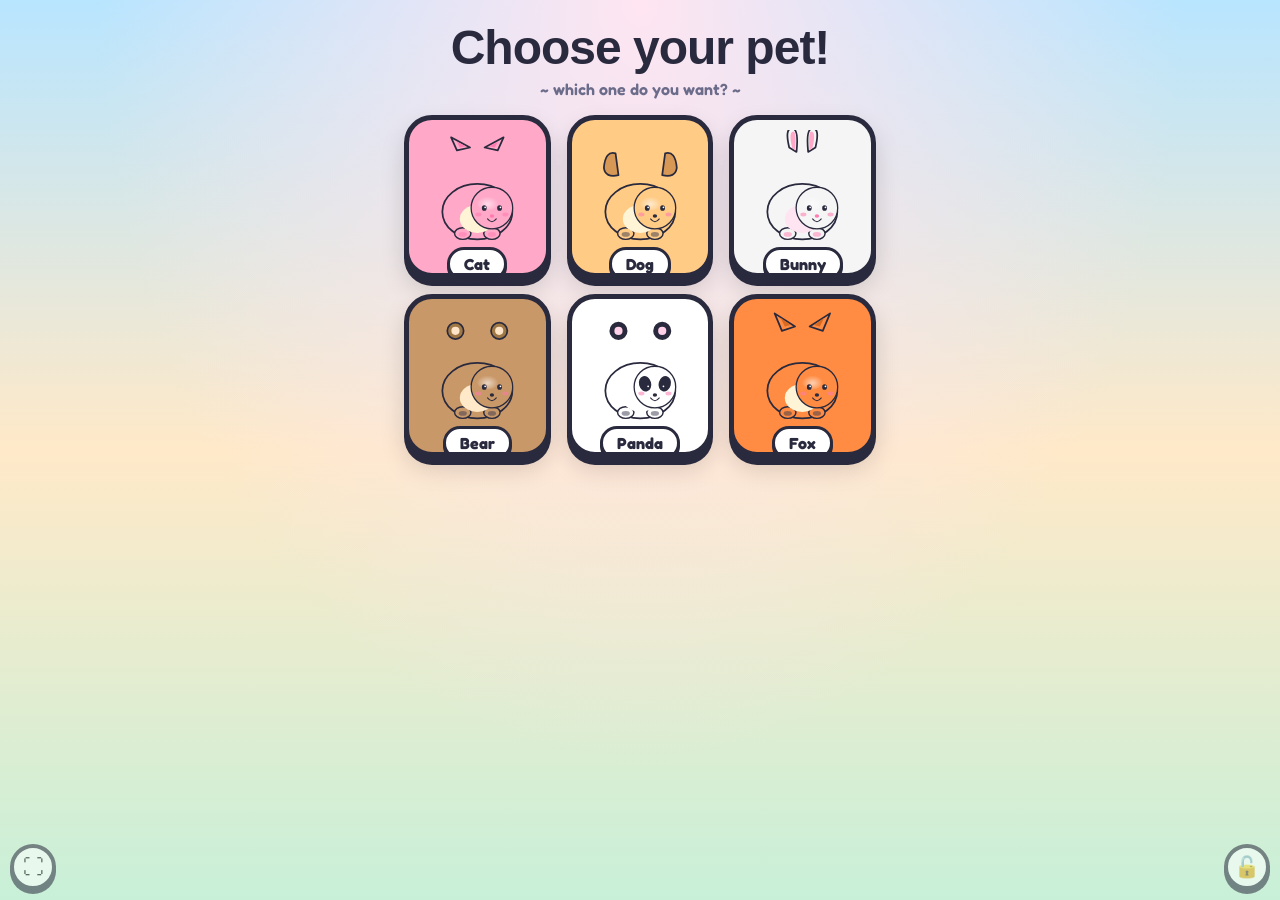
==== commit 72bbc5c2: "Update index.html" ====
--- a/index.html
+++ b/index.html
@@ -6,60 +6,208 @@
 <meta name="apple-mobile-web-app-capable" content="yes" />
 <meta name="mobile-web-app-capable" content="yes" />
 <meta name="theme-color" content="#FFD93D" />
-<title>Jamaris Game</title>
+<title>Jamaris's Pet</title>
 <link rel="preconnect" href="https://fonts.googleapis.com">
 <link rel="preconnect" href="https://fonts.gstatic.com" crossorigin>
 <link href="https://fonts.googleapis.com/css2?family=Fredoka:wght@500;600;700&family=Bowlby+One&display=swap" rel="stylesheet">
 <link rel="stylesheet" href="css/style.css">
+<link rel="stylesheet" href="css/pet.css">
 </head>
-<body class="home-body">
-<div class="screen active" id="home">
-  <div class="floater" style="top: 18%; left: 8%; animation-delay: 0s;">⭐</div>
-  <div class="floater" style="top: 22%; right: 10%; animation-delay: 1.5s;">🌈</div>
-  <div class="floater" style="bottom: 30%; left: 5%; animation-delay: 3s;">🎈</div>
-  <div class="floater" style="bottom: 35%; right: 6%; animation-delay: 2s;">✨</div>
-
-  <div class="title-wrap">
-    <div class="title">
-      <span>J</span><span>A</span><span>M</span><span>A</span><span>R</span><span>I</span><span>S</span>
-    </div>
-    <div class="subtitle">~ let's play! ~</div>
-  </div>
-
-  <div class="games-grid">
-    <a href="games/coloring.html" class="game-card coloring">
-      <div class="emoji">🎨</div>
-      <div class="label">Coloring</div>
-    </a>
-    <a href="games/dots.html" class="game-card dots">
-      <div class="emoji">✏️</div>
-      <div class="label">Connect Dots</div>
-    </a>
-    <a href="games/counting.html" class="game-card counting">
-      <div class="emoji">🔢</div>
-      <div class="label">Counting</div>
-    </a>
-    <a href="games/shapes.html" class="game-card shapes">
-      <div class="emoji">🧩</div>
-      <div class="label">Shapes</div>
-    </a>
-    <a href="games/train.html" class="game-card train">
-      <div class="emoji">🚂</div>
-      <div class="label">Train</div>
-    </a>
-    <a href="games/letters.html" class="game-card letters">
-      <div class="emoji">🔤</div>
-      <div class="label">Letters</div>
-    </a>
-  </div>
-
-  <div class="star-display">
-    <span class="star">⭐</span>
-    <span>Stars: <span id="homeStars">0</span></span>
+<body class="pet-body">
+
+<!-- ============ PET CHOOSER (first time only) ============ -->
+<div class="screen" id="chooserScreen">
+  <div class="chooser-title">
+    <h1>Choose your pet!</h1>
+    <p>~ which one do you want? ~</p>
+  </div>
+  <div class="pet-chooser-grid" id="petChooserGrid">
+    <!-- Pet options inserted by JS -->
+  </div>
+</div>
+
+<!-- ============ MAIN PET HOME ============ -->
+<div class="screen active" id="petHome">
+
+  <!-- Top: pet name + level + XP -->
+  <div class="pet-header">
+    <div class="pet-name-tag">
+      <span class="pet-name" id="petName">Pet</span>
+      <span class="pet-level-badge">Lv <span id="petLevel">1</span></span>
+    </div>
+    <div class="star-count">⭐ <span id="petStars">0</span></div>
+  </div>
+
+  <!-- Stat meters -->
+  <div class="stat-meters">
+    <div class="stat-meter" data-stat="hunger">
+      <div class="stat-icon">🍎</div>
+      <div class="stat-bar"><div class="stat-fill" id="hungerFill"></div></div>
+    </div>
+    <div class="stat-meter" data-stat="clean">
+      <div class="stat-icon">🛁</div>
+      <div class="stat-bar"><div class="stat-fill" id="cleanFill"></div></div>
+    </div>
+    <div class="stat-meter" data-stat="energy">
+      <div class="stat-icon">⚡</div>
+      <div class="stat-bar"><div class="stat-fill" id="energyFill"></div></div>
+    </div>
+    <div class="stat-meter" data-stat="happy">
+      <div class="stat-icon">❤️</div>
+      <div class="stat-bar"><div class="stat-fill" id="happyFill"></div></div>
+    </div>
+  </div>
+
+  <!-- The pet itself -->
+  <div class="pet-stage" id="petStage">
+    <div class="pet-environment" id="petEnvironment">
+      <div class="sun-or-moon" id="skyObj">☀️</div>
+      <div class="env-cloud" style="top:14%;left:8%;">☁️</div>
+      <div class="env-cloud" style="top:8%;right:12%;">☁️</div>
+      <div class="ground"></div>
+    </div>
+
+    <!-- The pet (built by JS as layered SVG) -->
+    <div class="pet-wrap" id="petWrap">
+      <div class="xp-popup" id="xpPopup"></div>
+      <div class="pet-thought" id="petThought"></div>
+      <div class="pet-body-wrap" id="petBodyWrap">
+        <!-- SVG pet inserted by JS -->
+      </div>
+      <div class="pet-dirt-layer" id="dirtLayer">
+        <!-- Dirt splotches appear here -->
+      </div>
+      <div class="pet-sleep-z" id="sleepZ"></div>
+    </div>
+  </div>
+
+  <!-- 4 main action buttons -->
+  <div class="action-bar">
+    <button class="action-btn feed" id="feedBtn">
+      <div class="action-emoji">🍔</div>
+      <div class="action-label">Feed</div>
+    </button>
+    <button class="action-btn bath" id="bathBtn">
+      <div class="action-emoji">🛁</div>
+      <div class="action-label">Bath</div>
+    </button>
+    <button class="action-btn play" id="playBtn">
+      <div class="action-emoji">🎮</div>
+      <div class="action-label">Play</div>
+    </button>
+    <button class="action-btn sleep" id="sleepBtn">
+      <div class="action-emoji">😴</div>
+      <div class="action-label">Sleep</div>
+    </button>
+  </div>
+</div>
+
+<!-- ============ FEED OVERLAY (Refrigerator) ============ -->
+<div class="overlay" id="feedOverlay">
+  <div class="overlay-header">
+    <button class="icon-btn" id="feedClose">✖️</button>
+    <div class="overlay-title">🍽️ Yummy food!</div>
+    <div style="width:52px;"></div>
+  </div>
+  <div class="fridge-area">
+    <div class="fridge-label">Drag food to your pet!</div>
+    <div class="fridge-shelves" id="fridgeShelves"></div>
+  </div>
+  <div class="feed-pet-target" id="feedPetTarget">
+    <div class="feed-pet-svg" id="feedPetSvg"></div>
+    <div class="feed-hint">↓ drop food here ↓</div>
+  </div>
+</div>
+
+<!-- ============ BATH OVERLAY ============ -->
+<div class="overlay" id="bathOverlay">
+  <div class="overlay-header">
+    <button class="icon-btn" id="bathClose">✖️</button>
+    <div class="overlay-title">🛁 Bath time!</div>
+    <div style="width:52px;"></div>
+  </div>
+  <div class="bath-stage">
+    <div class="bath-water"></div>
+    <div class="bath-pet-wrap" id="bathPetWrap">
+      <div class="bath-pet-svg" id="bathPetSvg"></div>
+      <div class="bath-dirt-layer" id="bathDirtLayer"></div>
+      <div class="bath-bubbles" id="bathBubbles"></div>
+    </div>
+    <div class="bath-tub-front"></div>
+  </div>
+  <div class="bath-hint">Scrub with your finger to clean!</div>
+</div>
+
+<!-- ============ PLAY OVERLAY (Mini-games picker) ============ -->
+<div class="overlay" id="playOverlay">
+  <div class="overlay-header">
+    <button class="icon-btn" id="playClose">✖️</button>
+    <div class="overlay-title">🎮 Play with pet!</div>
+    <div style="width:52px;"></div>
+  </div>
+  <div class="play-grid">
+    <a href="games/coloring.html" class="play-card coloring">
+      <div class="play-emoji">🎨</div>
+      <div class="play-label">Coloring</div>
+    </a>
+    <a href="games/dots.html" class="play-card dots">
+      <div class="play-emoji">✏️</div>
+      <div class="play-label">Dots</div>
+    </a>
+    <a href="games/counting.html" class="play-card counting">
+      <div class="play-emoji">🔢</div>
+      <div class="play-label">Counting</div>
+    </a>
+    <a href="games/shapes.html" class="play-card shapes">
+      <div class="play-emoji">🧩</div>
+      <div class="play-label">Shapes</div>
+    </a>
+    <a href="games/train.html" class="play-card train">
+      <div class="play-emoji">🚂</div>
+      <div class="play-label">Train</div>
+    </a>
+    <a href="games/letters.html" class="play-card letters">
+      <div class="play-emoji">🔤</div>
+      <div class="play-label">Letters</div>
+    </a>
+  </div>
+</div>
+
+<!-- ============ SLEEP OVERLAY ============ -->
+<div class="overlay" id="sleepOverlay">
+  <div class="sleep-night-sky">
+    <div class="sleep-moon">🌙</div>
+    <div class="sleep-stars">
+      <span style="top:20%;left:15%;">⭐</span>
+      <span style="top:30%;right:20%;">✨</span>
+      <span style="top:15%;left:60%;">⭐</span>
+      <span style="top:45%;left:30%;">✨</span>
+      <span style="top:25%;right:40%;">⭐</span>
+    </div>
+  </div>
+  <div class="sleep-pet-wrap" id="sleepPetWrap">
+    <div class="sleep-pet-svg" id="sleepPetSvg"></div>
+    <div class="sleep-zzz">
+      <span class="zzz1">Z</span>
+      <span class="zzz2">Z</span>
+      <span class="zzz3">z</span>
+    </div>
+  </div>
+  <div class="sleep-bed"></div>
+  <button class="wake-btn" id="wakeBtn">☀️ Wake up!</button>
+</div>
+
+<!-- ============ LEVEL UP CELEBRATION ============ -->
+<div class="level-up-celebrate" id="levelUpCelebrate">
+  <div class="level-up-inner">
+    <div class="level-up-burst">⭐</div>
+    <div class="level-up-title">LEVEL UP!</div>
+    <div class="level-up-num">Lv <span id="levelUpNumDisplay">2</span></div>
+    <div class="level-up-msg" id="levelUpMsg">Your pet is growing!</div>
   </div>
 </div>
 
 <script src="js/kiosk.js"></script>
-<script src="js/home.js"></script>
+<script src="js/pet.js"></script>
 </body>
 </html>
--- a/css/pet.css
+++ b/css/pet.css
@@ -0,0 +1,895 @@
+/* ============================================================
+   JAMARIS'S PET — Pet game styles
+   Chunky toy-like aesthetic, layered shadows, animated pet
+   ============================================================ */
+
+.pet-body {
+  background:
+    radial-gradient(ellipse at top, #FFE5F1 0%, transparent 60%),
+    linear-gradient(180deg, #B8E5FF 0%, #FFE9C8 50%, #C8F0D8 100%);
+  background-attachment: fixed;
+  transition: background 1.5s ease;
+}
+
+/* Sad mood: cloudier sky */
+body[data-mood="sad"].pet-body {
+  background:
+    radial-gradient(ellipse at top, #D0D5DC 0%, transparent 60%),
+    linear-gradient(180deg, #95A5B5 0%, #C8C8D0 50%, #B0B5BC 100%);
+}
+/* Happy mood: brighter, warmer */
+body[data-mood="happy"].pet-body {
+  background:
+    radial-gradient(ellipse at top, #FFE9F5 0%, transparent 60%),
+    linear-gradient(180deg, #A8E0FF 0%, #FFE0A8 50%, #B8F0C8 100%);
+}
+
+/* ---------- PET CHOOSER ---------- */
+#chooserScreen {
+  padding: max(20px, env(safe-area-inset-top)) 16px max(20px, env(safe-area-inset-bottom));
+  align-items: center;
+  overflow-y: auto;
+}
+.chooser-title {
+  text-align: center;
+  margin-bottom: 16px;
+}
+.chooser-title h1 {
+  font-family: 'Bowlby One', sans-serif;
+  font-size: clamp(2rem, 8vw, 3rem);
+  color: #2a2a3e;
+  letter-spacing: -1px;
+}
+.chooser-title p {
+  font-weight: 600;
+  color: #6b6b8a;
+  font-size: 1rem;
+  margin-top: 4px;
+}
+.pet-chooser-grid {
+  display: grid;
+  grid-template-columns: repeat(2, 1fr);
+  gap: 16px;
+  width: 100%;
+  max-width: 480px;
+  padding: 0 4px;
+}
+.pet-chooser-card {
+  aspect-ratio: 0.9;
+  border-radius: 28px;
+  border: 5px solid #2a2a3e;
+  display: flex;
+  flex-direction: column;
+  align-items: center;
+  justify-content: space-between;
+  padding: 10px;
+  cursor: pointer;
+  box-shadow: 0 8px 0 #2a2a3e, 0 12px 24px rgba(0,0,0,0.15);
+  transition: transform 0.15s, box-shadow 0.15s;
+  overflow: hidden;
+  position: relative;
+}
+.pet-chooser-card:active {
+  transform: translateY(4px);
+  box-shadow: 0 4px 0 #2a2a3e, 0 6px 12px rgba(0,0,0,0.15);
+}
+.pet-chooser-svg {
+  flex: 1;
+  width: 100%;
+  display: flex;
+  align-items: center;
+  justify-content: center;
+}
+.pet-chooser-svg svg { width: 100%; max-height: 130px; }
+.pet-chooser-name {
+  background: white;
+  border: 3px solid #2a2a3e;
+  border-radius: 999px;
+  padding: 4px 14px;
+  font-weight: 700;
+  font-size: 1rem;
+  box-shadow: 0 3px 0 #2a2a3e;
+}
+
+/* ============================================================
+   PET HOME — main screen
+   ============================================================ */
+#petHome {
+  padding: max(8px, env(safe-area-inset-top)) 12px max(8px, env(safe-area-inset-bottom));
+  display: none;
+}
+#petHome.active { display: flex; }
+
+/* Header with name + stars */
+.pet-header {
+  display: flex;
+  justify-content: space-between;
+  align-items: center;
+  padding: 4px 4px 8px;
+  flex-shrink: 0;
+}
+.pet-name-tag {
+  background: white;
+  border: 4px solid #2a2a3e;
+  border-radius: 999px;
+  padding: 6px 16px;
+  box-shadow: 0 4px 0 #2a2a3e;
+  display: flex;
+  align-items: center;
+  gap: 8px;
+}
+.pet-name {
+  font-family: 'Bowlby One', sans-serif;
+  font-size: 1.1rem;
+}
+.pet-level-badge {
+  background: #FFD93D;
+  border: 3px solid #2a2a3e;
+  border-radius: 999px;
+  padding: 1px 10px;
+  font-family: 'Bowlby One', sans-serif;
+  font-size: 0.85rem;
+  margin-left: 2px;
+}
+.star-count {
+  background: white;
+  border: 4px solid #2a2a3e;
+  border-radius: 999px;
+  padding: 6px 16px;
+  box-shadow: 0 4px 0 #2a2a3e;
+  font-weight: 700;
+  font-size: 1rem;
+}
+
+/* Stat meters row */
+.stat-meters {
+  display: grid;
+  grid-template-columns: repeat(4, 1fr);
+  gap: 8px;
+  padding: 0 2px 8px;
+  flex-shrink: 0;
+}
+.stat-meter {
+  background: white;
+  border: 3px solid #2a2a3e;
+  border-radius: 14px;
+  padding: 4px 6px 6px;
+  display: flex;
+  flex-direction: column;
+  align-items: center;
+  gap: 4px;
+  box-shadow: 0 3px 0 #2a2a3e;
+}
+.stat-icon { font-size: 1.2rem; line-height: 1; }
+.stat-bar {
+  width: 100%;
+  height: 10px;
+  background: #E8E8F0;
+  border: 2px solid #2a2a3e;
+  border-radius: 999px;
+  overflow: hidden;
+  position: relative;
+}
+.stat-fill {
+  height: 100%;
+  background: #6BCB77;
+  width: 80%;
+  border-radius: 999px;
+  transition: width 0.5s ease, background 0.3s ease;
+}
+
+/* ---------- THE PET STAGE ---------- */
+.pet-stage {
+  flex: 1;
+  position: relative;
+  margin: 4px 0 10px;
+  border-radius: 32px;
+  border: 5px solid #2a2a3e;
+  box-shadow: 0 8px 0 #2a2a3e, inset 0 -20px 40px rgba(0,0,0,0.08);
+  overflow: hidden;
+  min-height: 280px;
+  display: flex;
+  align-items: center;
+  justify-content: center;
+}
+.pet-environment {
+  position: absolute;
+  inset: 0;
+  background: linear-gradient(180deg, #B8E5FF 0%, #D8F0FF 40%, #FFE9C8 70%, #C8E8B5 100%);
+  pointer-events: none;
+}
+body[data-mood="sad"] .pet-environment {
+  background: linear-gradient(180deg, #98A8B8 0%, #B8C0CC 50%, #A0B0A0 100%);
+}
+.sun-or-moon {
+  position: absolute;
+  top: 8%;
+  right: 10%;
+  font-size: 2.5rem;
+  filter: drop-shadow(0 0 12px rgba(255, 220, 100, 0.6));
+  animation: gentleSpin 20s linear infinite;
+}
+@keyframes gentleSpin {
+  to { transform: rotate(360deg); }
+}
+.env-cloud {
+  position: absolute;
+  font-size: 2.2rem;
+  opacity: 0.8;
+  animation: cloudFloat 25s linear infinite;
+}
+@keyframes cloudFloat {
+  0%, 100% { transform: translateX(-15px); }
+  50% { transform: translateX(15px); }
+}
+.env-cloud:nth-child(odd) { animation-direction: reverse; animation-duration: 30s; }
+.ground {
+  position: absolute;
+  bottom: 0;
+  left: 0;
+  right: 0;
+  height: 22%;
+  background:
+    radial-gradient(ellipse at 50% 0%, rgba(0,0,0,0.1) 0%, transparent 60%),
+    linear-gradient(180deg, #95C878 0%, #6BA055 100%);
+}
+
+/* The pet wrapper */
+.pet-wrap {
+  position: relative;
+  z-index: 2;
+  width: 70%;
+  max-width: 320px;
+  cursor: pointer;
+  transition: transform 0.15s;
+}
+.pet-wrap:active { transform: scale(0.97); }
+
+.pet-body-wrap {
+  position: relative;
+  animation: idleBreath 3s ease-in-out infinite;
+  filter: drop-shadow(0 12px 6px rgba(0,0,0,0.18));
+}
+@keyframes idleBreath {
+  0%, 100% { transform: translateY(0) scale(1); }
+  50% { transform: translateY(-4px) scale(1.02); }
+}
+.pet-body-wrap.pet-bounce {
+  animation: petBounce 0.5s cubic-bezier(0.18, 0.89, 0.32, 1.28);
+}
+@keyframes petBounce {
+  0% { transform: scale(1); }
+  40% { transform: scale(1.15) rotate(-3deg); }
+  60% { transform: scale(1.1) rotate(3deg); }
+  100% { transform: scale(1); }
+}
+.pet-svg-inner { width: 100%; height: 100%; display: block; }
+
+/* Pet head subtle wobble */
+.pet-head {
+  transform-origin: center bottom;
+  transform-box: fill-box;
+  animation: headTilt 5s ease-in-out infinite;
+}
+@keyframes headTilt {
+  0%, 100% { transform: translate(200px, 195px) scale(var(--scale, 1)) translate(-200px, -195px) rotate(-2deg); }
+  50% { transform: translate(200px, 195px) scale(var(--scale, 1)) translate(-200px, -195px) rotate(2deg); }
+}
+
+/* Ear twitches */
+.pet-ear-left, .pet-ear-right {
+  transform-origin: 50% 100%;
+  transform-box: fill-box;
+}
+.pet-ear-left { animation: earTwitchL 7s ease-in-out infinite; }
+.pet-ear-right { animation: earTwitchR 8s ease-in-out infinite; }
+@keyframes earTwitchL {
+  0%, 85%, 100% { transform: rotate(0deg); }
+  88%, 92% { transform: rotate(-12deg); }
+}
+@keyframes earTwitchR {
+  0%, 80%, 100% { transform: rotate(0deg); }
+  83%, 87% { transform: rotate(12deg); }
+}
+
+/* Dirt overlay on the pet */
+.pet-dirt-layer {
+  position: absolute;
+  inset: 0;
+  pointer-events: none;
+}
+.dirt-spot {
+  position: absolute;
+  width: 26px;
+  height: 26px;
+  background: radial-gradient(circle, #6B5D3A 0%, #4A3D20 70%, transparent 100%);
+  border-radius: 50%;
+  filter: blur(1px);
+  opacity: 0.85;
+}
+.dirt-spot.scrubbed-away {
+  animation: scrubAway 0.4s ease-out forwards;
+}
+@keyframes scrubAway {
+  to { transform: scale(2); opacity: 0; }
+}
+
+/* Thought bubble for taps */
+.pet-thought {
+  position: absolute;
+  top: -10px;
+  right: -10px;
+  background: white;
+  border: 3px solid #2a2a3e;
+  border-radius: 50%;
+  width: 50px;
+  height: 50px;
+  display: flex;
+  align-items: center;
+  justify-content: center;
+  font-size: 1.5rem;
+  opacity: 0;
+  transform: scale(0);
+  box-shadow: 0 3px 0 #2a2a3e;
+  z-index: 5;
+}
+.pet-thought.show { animation: thoughtPop 2.5s ease-out forwards; }
+@keyframes thoughtPop {
+  0% { opacity: 0; transform: scale(0) translateY(0); }
+  20%, 80% { opacity: 1; transform: scale(1) translateY(-10px); }
+  100% { opacity: 0; transform: scale(0.8) translateY(-30px); }
+}
+
+/* XP popup */
+.xp-popup {
+  position: absolute;
+  top: 50%;
+  left: 50%;
+  transform: translate(-50%, -50%);
+  font-family: 'Bowlby One', sans-serif;
+  font-size: 1.4rem;
+  color: #FFD93D;
+  -webkit-text-stroke: 3px #2a2a3e;
+  paint-order: stroke fill;
+  opacity: 0;
+  pointer-events: none;
+  z-index: 4;
+}
+.xp-popup.show { animation: xpFly 1.2s ease-out forwards; }
+@keyframes xpFly {
+  0% { opacity: 0; transform: translate(-50%, -50%) scale(0.5); }
+  30% { opacity: 1; transform: translate(-50%, -70%) scale(1.2); }
+  100% { opacity: 0; transform: translate(-50%, -150%) scale(0.9); }
+}
+
+/* Sleep Z's on main pet (only while sleeping = not used on home, kept for safety) */
+.pet-sleep-z { position: absolute; top: 10%; right: 20%; }
+
+/* ============================================================
+   ACTION BAR
+   ============================================================ */
+.action-bar {
+  display: grid;
+  grid-template-columns: repeat(4, 1fr);
+  gap: 8px;
+  padding: 4px 2px max(4px, env(safe-area-inset-bottom));
+  flex-shrink: 0;
+}
+.action-btn {
+  background: white;
+  border: 4px solid #2a2a3e;
+  border-radius: 22px;
+  padding: 10px 4px 12px;
+  display: flex;
+  flex-direction: column;
+  align-items: center;
+  gap: 2px;
+  box-shadow: 0 5px 0 #2a2a3e;
+  cursor: pointer;
+  transition: transform 0.1s, box-shadow 0.1s;
+  font-family: 'Fredoka', sans-serif;
+}
+.action-btn:active {
+  transform: translateY(3px);
+  box-shadow: 0 2px 0 #2a2a3e;
+}
+.action-btn.feed { background: #FFB5D8; }
+.action-btn.bath { background: #B5E0FF; }
+.action-btn.play { background: #FFE9A8; }
+.action-btn.sleep { background: #C8C0FF; }
+.action-emoji {
+  font-size: clamp(1.8rem, 7vw, 2.4rem);
+  filter: drop-shadow(0 3px 0 rgba(0,0,0,0.12));
+}
+.action-label {
+  font-weight: 700;
+  font-size: 0.85rem;
+  color: #2a2a3e;
+}
+
+/* ============================================================
+   OVERLAYS — Feed / Bath / Play / Sleep
+   ============================================================ */
+.overlay {
+  position: fixed;
+  inset: 0;
+  background: rgba(0, 0, 0, 0.55);
+  display: none;
+  flex-direction: column;
+  z-index: 5000;
+  padding: max(8px, env(safe-area-inset-top)) 8px max(8px, env(safe-area-inset-bottom));
+}
+.overlay.active {
+  display: flex;
+  animation: overlayIn 0.3s ease-out;
+}
+@keyframes overlayIn {
+  from { opacity: 0; }
+  to { opacity: 1; }
+}
+.overlay-header {
+  display: flex;
+  align-items: center;
+  justify-content: space-between;
+  padding: 4px 4px 8px;
+  gap: 8px;
+  flex-shrink: 0;
+}
+.overlay-title {
+  font-family: 'Bowlby One', sans-serif;
+  font-size: 1.3rem;
+  color: white;
+  -webkit-text-stroke: 2px #2a2a3e;
+  paint-order: stroke fill;
+  text-align: center;
+  flex: 1;
+}
+
+/* ---------- FEED OVERLAY ---------- */
+.fridge-area {
+  background: linear-gradient(180deg, #E8E8F0 0%, #C8C8D8 100%);
+  border: 5px solid #2a2a3e;
+  border-radius: 22px;
+  box-shadow: 0 6px 0 #2a2a3e, inset 0 -8px 0 rgba(0,0,0,0.1);
+  padding: 12px;
+  margin-bottom: 12px;
+  flex-shrink: 0;
+}
+.fridge-label {
+  text-align: center;
+  font-weight: 700;
+  color: #2a2a3e;
+  font-size: 0.95rem;
+  margin-bottom: 8px;
+  animation: pulse-msg 1.5s ease-in-out infinite;
+}
+.fridge-shelves {
+  display: grid;
+  grid-template-columns: repeat(auto-fit, minmax(72px, 1fr));
+  gap: 8px;
+  max-height: 35vh;
+  overflow-y: auto;
+  scrollbar-width: none;
+  padding: 4px;
+}
+.fridge-shelves::-webkit-scrollbar { display: none; }
+.food-item {
+  background: white;
+  border: 3px solid #2a2a3e;
+  border-radius: 14px;
+  padding: 6px 4px;
+  display: flex;
+  flex-direction: column;
+  align-items: center;
+  gap: 2px;
+  cursor: grab;
+  touch-action: none;
+  box-shadow: 0 3px 0 #2a2a3e;
+  transition: transform 0.1s;
+  user-select: none;
+  -webkit-user-select: none;
+}
+.food-item:active { cursor: grabbing; transform: scale(0.95); }
+.food-emoji {
+  font-size: 1.8rem;
+  filter: drop-shadow(0 2px 0 rgba(0,0,0,0.12));
+}
+.food-name {
+  font-size: 0.7rem;
+  font-weight: 700;
+  color: #2a2a3e;
+}
+
+.feed-pet-target {
+  flex: 1;
+  background: linear-gradient(180deg, #B8E5FF 0%, #C8E8B5 100%);
+  border: 5px solid #2a2a3e;
+  border-radius: 22px;
+  box-shadow: 0 6px 0 #2a2a3e;
+  display: flex;
+  flex-direction: column;
+  align-items: center;
+  justify-content: center;
+  padding: 12px;
+  position: relative;
+  overflow: hidden;
+  transition: background 0.2s;
+}
+.feed-pet-target.hover {
+  background: linear-gradient(180deg, #FFE9A8 0%, #FFD93D 100%);
+}
+.feed-pet-svg {
+  width: 60%;
+  max-width: 220px;
+  filter: drop-shadow(0 8px 4px rgba(0,0,0,0.18));
+}
+.feed-pet-svg svg { width: 100%; height: auto; }
+.feed-pet-svg.chomp {
+  animation: chompAnim 0.4s ease-out;
+}
+@keyframes chompAnim {
+  0%, 100% { transform: scale(1); }
+  30% { transform: scale(1.08) translateY(-6px); }
+  60% { transform: scale(0.95); }
+}
+.feed-hint {
+  font-weight: 700;
+  color: #2a2a3e;
+  margin-top: 8px;
+  animation: pulse-msg 1.5s ease-in-out infinite;
+}
+
+.food-ghost {
+  position: fixed;
+  font-size: 3rem;
+  pointer-events: none;
+  z-index: 6000;
+  transform: translate(-50%, -50%) scale(1.3);
+  filter: drop-shadow(0 6px 8px rgba(0,0,0,0.3));
+}
+.food-crumb {
+  position: absolute;
+  font-size: 0.9rem;
+  pointer-events: none;
+  animation: crumbFly 0.8s ease-out forwards;
+}
+@keyframes crumbFly {
+  to { transform: translate(var(--dx, 0), var(--dy, -40px)) rotate(360deg); opacity: 0; }
+}
+
+/* ---------- BATH OVERLAY ---------- */
+.bath-stage {
+  flex: 1;
+  position: relative;
+  background: linear-gradient(180deg, #E0F0FF 0%, #88C8E8 100%);
+  border: 5px solid #2a2a3e;
+  border-radius: 22px;
+  box-shadow: 0 6px 0 #2a2a3e;
+  overflow: hidden;
+  margin-bottom: 8px;
+}
+.bath-water {
+  position: absolute;
+  bottom: 0;
+  left: 0;
+  right: 0;
+  height: 50%;
+  background: linear-gradient(180deg, rgba(86, 204, 242, 0.7) 0%, rgba(86, 150, 220, 0.9) 100%);
+  border-top: 3px solid rgba(255,255,255,0.5);
+}
+.bath-water::before {
+  content: '~ ~ ~ ~ ~';
+  position: absolute;
+  top: -8px;
+  left: 50%;
+  transform: translateX(-50%);
+  color: white;
+  font-size: 1.4rem;
+  letter-spacing: 4px;
+  animation: waterWave 2s ease-in-out infinite;
+}
+@keyframes waterWave {
+  0%, 100% { transform: translateX(-50%) translateY(0); }
+  50% { transform: translateX(-50%) translateY(-4px); }
+}
+.bath-pet-wrap {
+  position: absolute;
+  top: 50%;
+  left: 50%;
+  transform: translate(-50%, -55%);
+  width: 60%;
+  max-width: 260px;
+  z-index: 2;
+  touch-action: none;
+}
+.bath-pet-svg {
+  width: 100%;
+  filter: drop-shadow(0 6px 4px rgba(0,0,0,0.2));
+}
+.bath-pet-svg svg { width: 100%; height: auto; }
+.bath-dirt-layer {
+  position: absolute;
+  inset: 0;
+  pointer-events: none;
+}
+.bath-bubbles {
+  position: absolute;
+  inset: 0;
+  pointer-events: none;
+}
+.bath-bubble {
+  position: absolute;
+  width: 24px;
+  height: 24px;
+  background: radial-gradient(circle at 30% 30%, white, rgba(255,255,255,0.5));
+  border: 2px solid rgba(255,255,255,0.7);
+  border-radius: 50%;
+  pointer-events: none;
+  animation: bubbleRise 1.5s ease-out forwards;
+}
+@keyframes bubbleRise {
+  0% { transform: translate(-50%, -50%) scale(0.5); opacity: 0.9; }
+  100% { transform: translate(-50%, -200px) scale(1.5); opacity: 0; }
+}
+.bath-tub-front {
+  position: absolute;
+  bottom: 0;
+  left: 0;
+  right: 0;
+  height: 8%;
+  background: linear-gradient(180deg, #F5F5F5 0%, #C8C8D0 100%);
+  border-top: 4px solid #2a2a3e;
+  z-index: 3;
+}
+.bath-hint {
+  text-align: center;
+  color: white;
+  font-weight: 700;
+  font-size: 1rem;
+  -webkit-text-stroke: 2px #2a2a3e;
+  paint-order: stroke fill;
+  padding: 4px;
+  animation: pulse-msg 1.5s ease-in-out infinite;
+}
+
+/* ---------- PLAY OVERLAY (mini-games) ---------- */
+.play-grid {
+  display: grid;
+  grid-template-columns: repeat(2, 1fr);
+  gap: 14px;
+  padding: 8px;
+  flex: 1;
+  align-content: center;
+  max-width: 480px;
+  margin: 0 auto;
+  width: 100%;
+}
+.play-card {
+  aspect-ratio: 1;
+  border-radius: 24px;
+  border: 5px solid #2a2a3e;
+  display: flex;
+  flex-direction: column;
+  align-items: center;
+  justify-content: center;
+  cursor: pointer;
+  box-shadow: 0 7px 0 #2a2a3e, 0 12px 24px rgba(0,0,0,0.15);
+  transition: transform 0.15s, box-shadow 0.15s;
+  text-decoration: none;
+  color: #2a2a3e;
+}
+.play-card:active {
+  transform: translateY(4px);
+  box-shadow: 0 3px 0 #2a2a3e;
+}
+.play-card.coloring { background: #FFB5D8; }
+.play-card.dots     { background: #B5E0FF; }
+.play-card.counting { background: #FFE9A8; }
+.play-card.shapes   { background: #C8E6FF; }
+.play-card.train    { background: #FFD9B0; }
+.play-card.letters  { background: #C8F0D8; }
+.play-emoji {
+  font-size: clamp(2.5rem, 12vw, 4rem);
+  filter: drop-shadow(0 3px 0 rgba(0,0,0,0.12));
+}
+.play-label {
+  font-weight: 700;
+  font-size: 1rem;
+  margin-top: 4px;
+}
+
+/* ---------- SLEEP OVERLAY ---------- */
+#sleepOverlay {
+  background: linear-gradient(180deg, #1a1a3e 0%, #3a2a5e 100%);
+  padding: 0;
+  display: none;
+  align-items: center;
+  justify-content: center;
+}
+#sleepOverlay.active { display: flex; }
+.sleep-night-sky {
+  position: absolute;
+  inset: 0;
+  overflow: hidden;
+}
+.sleep-moon {
+  position: absolute;
+  top: 12%;
+  right: 15%;
+  font-size: 4rem;
+  filter: drop-shadow(0 0 24px rgba(255, 255, 200, 0.6));
+  animation: moonGlow 4s ease-in-out infinite;
+}
+@keyframes moonGlow {
+  0%, 100% { filter: drop-shadow(0 0 24px rgba(255, 255, 200, 0.5)); }
+  50% { filter: drop-shadow(0 0 40px rgba(255, 255, 200, 0.8)); }
+}
+.sleep-stars span {
+  position: absolute;
+  font-size: 1.4rem;
+  animation: twinkle 2s ease-in-out infinite;
+}
+.sleep-stars span:nth-child(2) { animation-delay: 0.4s; }
+.sleep-stars span:nth-child(3) { animation-delay: 0.8s; }
+.sleep-stars span:nth-child(4) { animation-delay: 1.2s; }
+.sleep-stars span:nth-child(5) { animation-delay: 1.6s; }
+@keyframes twinkle {
+  0%, 100% { opacity: 0.3; transform: scale(0.8); }
+  50% { opacity: 1; transform: scale(1.2); }
+}
+.sleep-pet-wrap {
+  position: relative;
+  width: 60%;
+  max-width: 280px;
+  z-index: 2;
+  animation: sleepBob 4s ease-in-out infinite;
+}
+@keyframes sleepBob {
+  0%, 100% { transform: translateY(0); }
+  50% { transform: translateY(-8px); }
+}
+.sleep-pet-svg { width: 100%; }
+.sleep-pet-svg svg { width: 100%; height: auto; filter: drop-shadow(0 8px 16px rgba(0,0,0,0.4)); }
+.sleep-zzz {
+  position: absolute;
+  top: -10%;
+  right: -10%;
+  font-family: 'Bowlby One', sans-serif;
+  color: white;
+}
+.sleep-zzz span {
+  display: inline-block;
+  font-size: 2rem;
+  animation: zzzRise 3s ease-in-out infinite;
+}
+.sleep-zzz .zzz1 { font-size: 1.4rem; animation-delay: 0s; }
+.sleep-zzz .zzz2 { font-size: 1.8rem; animation-delay: 0.6s; }
+.sleep-zzz .zzz3 { font-size: 2.4rem; animation-delay: 1.2s; }
+@keyframes zzzRise {
+  0% { opacity: 0; transform: translate(0, 0); }
+  20% { opacity: 1; }
+  100% { opacity: 0; transform: translate(20px, -40px); }
+}
+.sleep-bed {
+  position: absolute;
+  bottom: 15%;
+  left: 50%;
+  transform: translateX(-50%);
+  width: 75%;
+  max-width: 320px;
+  height: 30px;
+  background: linear-gradient(180deg, #FFB5D8 0%, #FF7AB0 100%);
+  border: 4px solid #2a2a3e;
+  border-radius: 12px;
+  box-shadow: 0 6px 0 #2a2a3e;
+}
+.wake-btn {
+  position: absolute;
+  bottom: max(20px, env(safe-area-inset-bottom));
+  left: 50%;
+  transform: translateX(-50%);
+  background: #FFD93D;
+  border: 4px solid #2a2a3e;
+  border-radius: 999px;
+  padding: 12px 28px;
+  font-family: 'Fredoka', sans-serif;
+  font-weight: 700;
+  font-size: 1.1rem;
+  box-shadow: 0 5px 0 #2a2a3e;
+  cursor: pointer;
+  z-index: 10;
+}
+.wake-btn:active {
+  transform: translateX(-50%) translateY(3px);
+  box-shadow: 0 2px 0 #2a2a3e;
+}
+
+/* ============================================================
+   LEVEL UP CELEBRATION
+   ============================================================ */
+.level-up-celebrate {
+  position: fixed;
+  inset: 0;
+  background: rgba(0,0,0,0.6);
+  display: none;
+  align-items: center;
+  justify-content: center;
+  z-index: 8000;
+}
+.level-up-celebrate.active {
+  display: flex;
+  animation: overlayIn 0.3s ease-out;
+}
+.level-up-inner {
+  background: linear-gradient(180deg, #FFD93D 0%, #FFA62B 100%);
+  border: 6px solid #2a2a3e;
+  border-radius: 32px;
+  padding: 30px 40px;
+  text-align: center;
+  box-shadow: 0 12px 0 #2a2a3e, 0 16px 40px rgba(255, 217, 61, 0.5);
+  animation: levelUpPop 0.6s cubic-bezier(0.18, 0.89, 0.32, 1.28);
+  max-width: 90vw;
+}
+@keyframes levelUpPop {
+  0% { transform: scale(0) rotate(-15deg); }
+  60% { transform: scale(1.15) rotate(5deg); }
+  100% { transform: scale(1) rotate(0deg); }
+}
+.level-up-burst {
+  font-size: 4rem;
+  animation: starSpin 1.5s ease-in-out infinite;
+}
+@keyframes starSpin {
+  0%, 100% { transform: rotate(0deg) scale(1); }
+  50% { transform: rotate(180deg) scale(1.2); }
+}
+.level-up-title {
+  font-family: 'Bowlby One', sans-serif;
+  font-size: 2rem;
+  color: white;
+  -webkit-text-stroke: 3px #2a2a3e;
+  paint-order: stroke fill;
+  margin: 10px 0;
+}
+.level-up-num {
+  font-family: 'Bowlby One', sans-serif;
+  font-size: 2.5rem;
+  color: #2a2a3e;
+}
+.level-up-msg {
+  font-weight: 700;
+  font-size: 1.1rem;
+  color: #2a2a3e;
+  margin-top: 8px;
+}
+
+/* ============================================================
+   LANDSCAPE & TABLET
+   ============================================================ */
+@media (orientation: landscape) and (max-height: 500px) {
+  .pet-stage { min-height: 180px; }
+  .pet-wrap { max-width: 240px; }
+  .stat-meters { gap: 6px; padding-bottom: 4px; }
+  .action-bar { gap: 6px; padding: 2px; }
+  .action-btn { padding: 6px 4px 8px; border-radius: 16px; }
+  .action-emoji { font-size: 1.5rem; }
+  .action-label { font-size: 0.75rem; }
+  .pet-name-tag, .star-count { padding: 4px 12px; font-size: 0.9rem; }
+}
+
+@media (min-width: 768px) {
+  .pet-chooser-grid { grid-template-columns: repeat(3, 1fr); }
+  .pet-wrap { max-width: 400px; }
+  .action-emoji { font-size: 3rem; }
+  .action-label { font-size: 1.1rem; }
+  .play-grid { grid-template-columns: repeat(3, 1fr); max-width: 700px; }
+  .fridge-shelves { grid-template-columns: repeat(6, 1fr); }
+}
+
+@media (max-width: 375px) {
+  .stat-icon { font-size: 1rem; }
+  .stat-bar { height: 8px; }
+  .action-emoji { font-size: 1.6rem; }
+  .action-label { font-size: 0.75rem; }
+  .pet-chooser-grid { gap: 10px; }
+}
